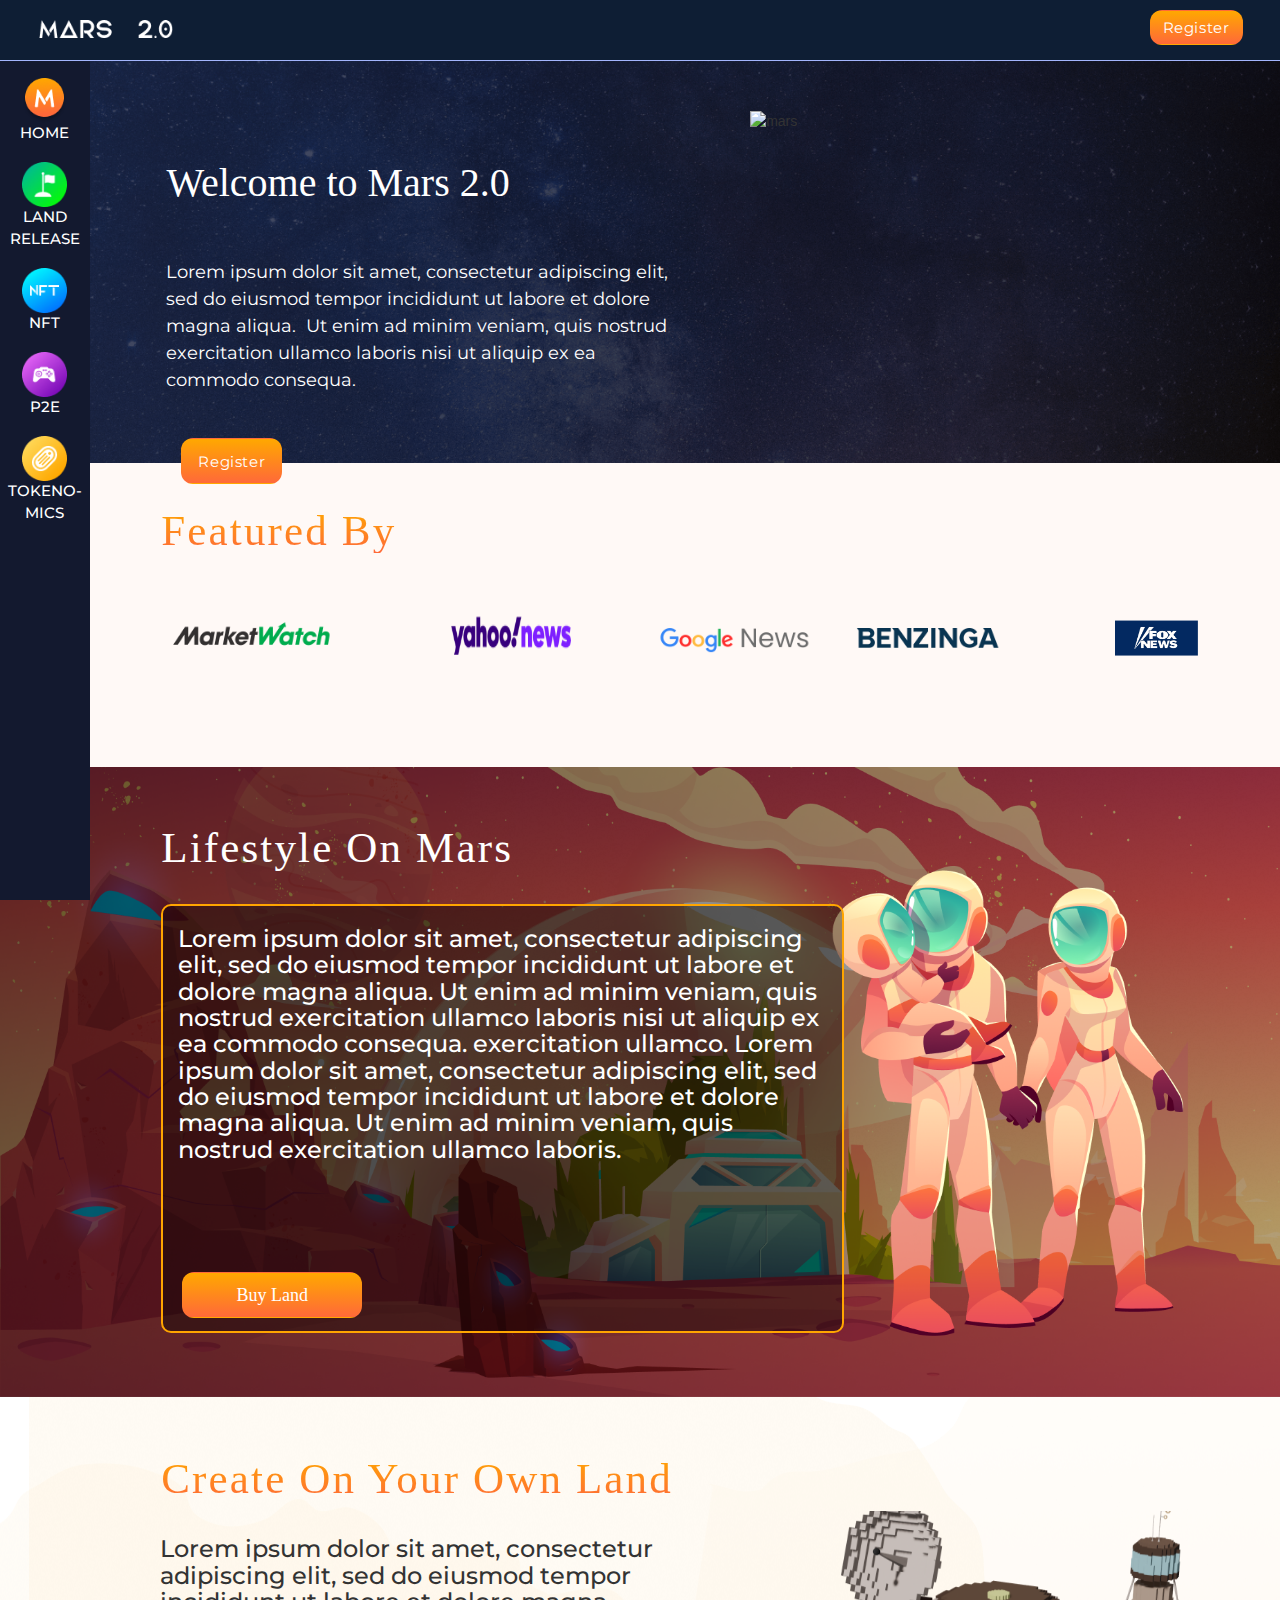
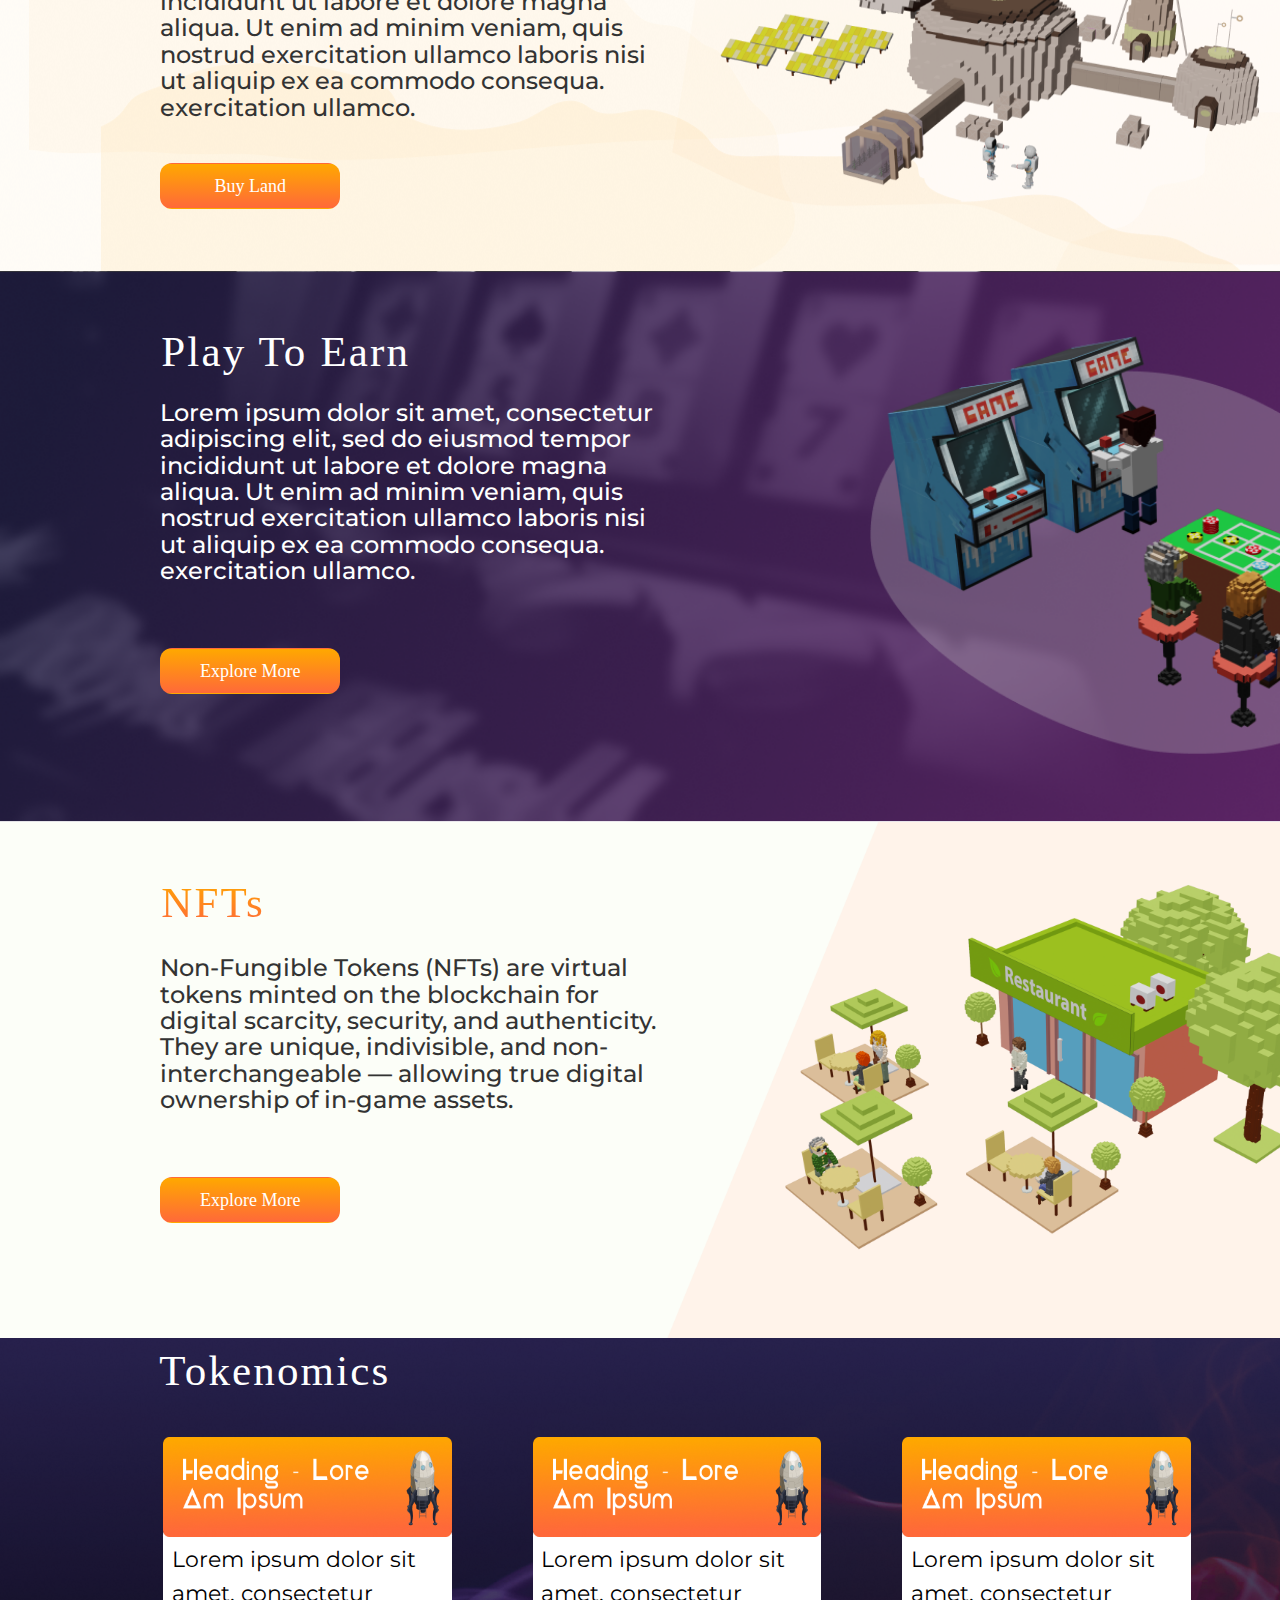
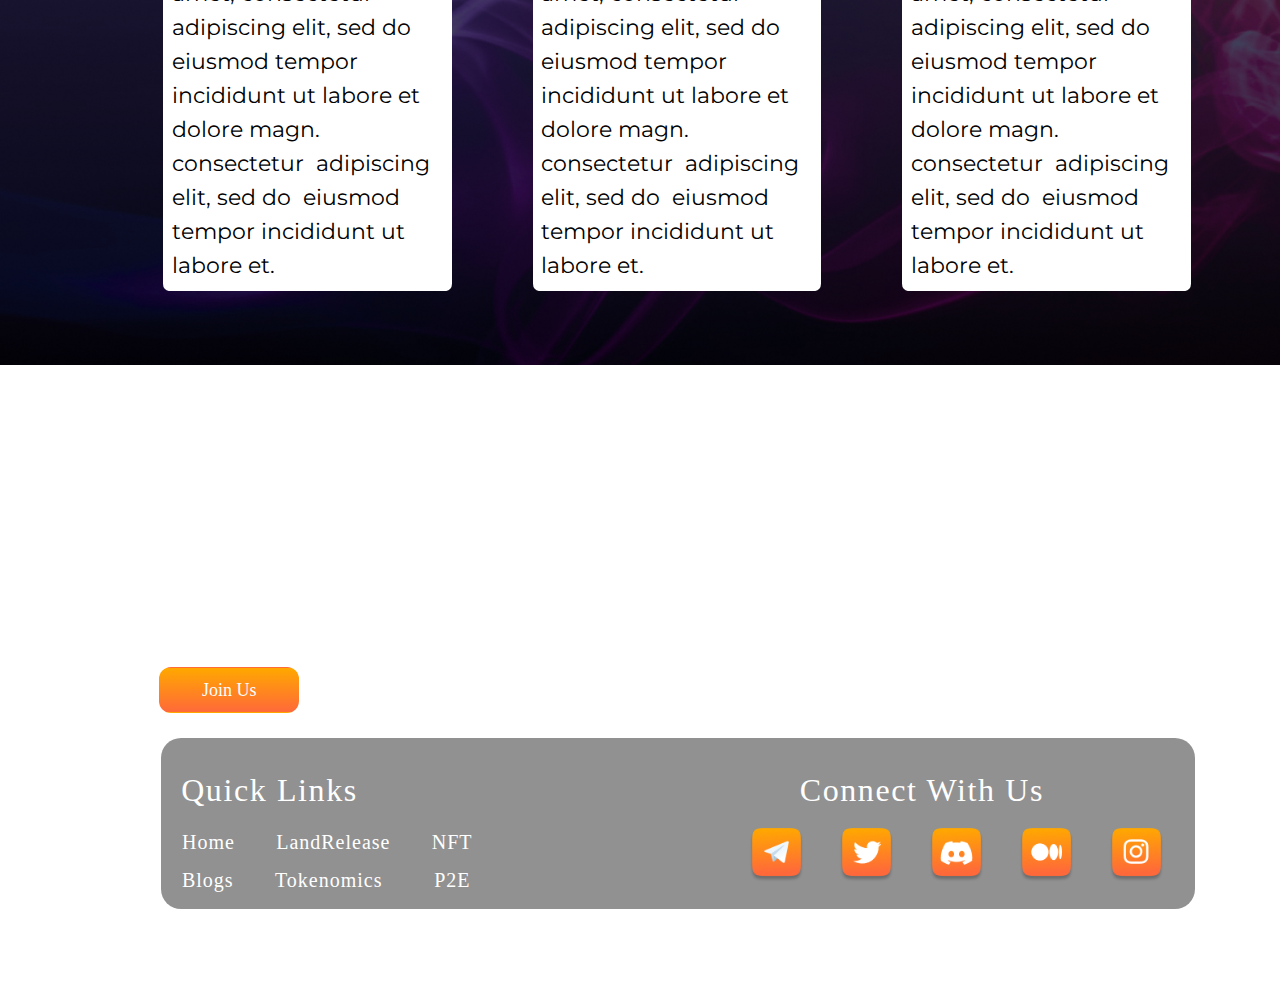
==== index.html @ 2e7efb70 "img changes" ====
<!DOCTYPE html>
<html>
<head>

  <meta charset="utf-8">
  <meta content="width=device-width, initial-scale=1.0" name="viewport">

  <link rel="stylesheet" href="https://maxcdn.bootstrapcdn.com/bootstrap/3.4.1/css/bootstrap.min.css">

  <link href="https://fonts.cdnfonts.com/css/kavoon" rel="stylesheet">
    <!-- <link href="http://fonts.cdnfonts.com/css/elianto" rel="stylesheet">                -->
    <link href='https://fonts.googleapis.com/css?family=Montserrat' rel='stylesheet'>

<script src="https://code.jquery.com/jquery-3.3.1.slim.min.js" integrity="sha384-q8i/X+965DzO0rT7abK41JStQIAqVgRVzpbzo5smXKp4YfRvH+8abtTE1Pi6jizo" crossorigin="anonymous"></script>
<script src="https://cdn.jsdelivr.net/npm/popper.js@1.14.3/dist/umd/popper.min.js" integrity="sha384-ZMP7rVo3mIykV+2+9J3UJ46jBk0WLaUAdn689aCwoqbBJiSnjAK/l8WvCWPIPm49" crossorigin="anonymous"></script>
<script src="https://cdn.jsdelivr.net/npm/bootstrap@4.1.3/dist/js/bootstrap.min.js" integrity="sha384-ChfqqxuZUCnJSK3+MXmPNIyE6ZbWh2IMqE241rYiqJxyMiZ6OW/JmZQ5stwEULTy" crossorigin="anonymous"></script>


  <script src="https://ajax.googleapis.com/ajax/libs/jquery/3.5.1/jquery.min.js"></script>
   
  <script src="https://maxcdn.bootstrapcdn.com/bootstrap/3.4.1/js/bootstrap.min.js"></script>
  <script src='https://kit.fontawesome.com/a076d05399.js' crossorigin='anonymous'></script>
 <script src="https://npmcdn.com/tether@1.2.4/dist/js/tether.min.js"></script>

  <link rel="stylesheet" href="https://cdnjs.cloudflare.com/ajax/libs/font-awesome/4.7.0/css/font-awesome.min.css">
  <link rel="icon" type="image/png" href="favicon.png">
  <link rel="stylesheet" href="css/custom.css">

  <link href="assets/vendor/boxicons/css/boxicons.min.css" rel="stylesheet">
<link href="assets/elianto-cdnfonts/Elianto-Regular.otf">

	<link href="https://fonts.cdnfonts.com/css/a-abrushow" rel="stylesheet">        
	<link rel="preconnect" href="https://fonts.googleapis.com">
    <link rel="preconnect" href="https://fonts.gstatic.com" crossorigin>
    <link href="https://fonts.googleapis.com/css2?family=Lato:wght@300;400&display=swap" rel="stylesheet">

    
	
	<title>Mars 2.0
	</title><link rel="icon" type="image/png" href="./images/.png">

	<style>
    @import url('http://fonts.cdnfonts.com/css/elianto');
</style>
                
</head>

<body data-spy="scroll" data-target=".navbar" data-offset="50">
<header>
	<nav id="myTopnav" class="navbar navbar-inverse navbar-fixed-top" > 		
	  <div class="container-fluid">
	    <div class="navbar-header">
	      <a class="navimg" href="#"><img src="images/mars2.png"></a>
	    </div>
	    <div class="collapse navbar-collapse" id="myNavbar">	    
		  <ul class="nav navbar-nav navbar-right">	       
	        <li><button class="btn registernav"><a target="_blank" href="" class="linktext">Register</a></button></li>
	      </ul>	      
	    </div>
	  </div>
	</nav>

<nav id="myTopnav1" class="navbar navbar-inverse navbar-fixed-top" > 
	  <div class="container-fluid">
	    <div class="navbar-header">
	      <button type="button" class="navbar-toggle" data-toggle="collapse" data-target="#myNavbar">
	        <span class="icon-bar"></span>
	        <span class="icon-bar"></span>
	        <span class="icon-bar"></span>                        
	      </button>
	      <a class="navimg" href="#"><img src="images/mars2.png"></a>
	    </div>
	    <div class="collapse navbar-collapse" id="myNavbar">	    
		  <ul class="nav navbar-nav navbar-right">
	       <li class="active"><a href="#home">HOME</a></li>
	        <li><a  href="#landrelease">LAND RELEASE</span></a></li>
	        <li><a href="#nftsec">NFT</a></li>
	        <li><a href="#p2esec">P2E</a></li>
	        <li><a href="#token">TOKENOMICS</a></li>
	      </ul>	      
	    </div>
	  </div>
	</nav>
</header>


<div id="mySidenav" class="sidenav">
  <a class="text-center sidea" href="#home"><div class="sidediv active"><p class="text-center sidenavp"><img src="images/home.png"></p>
  HOME</div></a>
  <a class="text-center" href="#landrelease"><div class="sidediv"><p class="text-center sidenavp"><img src="images/land.png"></p>
  LAND RELEASE</div></a>
  <a class="text-center" href="#nftsec"><div class="sidediv"><p class="text-center sidenavp"><img src="images/nft.png"></p>
  NFT</div></a>
  <a class="text-center" href="#p2esec"><div class="sidediv"><p class="text-center sidenavp"><img src="images/p2e.png"></p>
  P2E</div></a>
  <a class="text-center" href="#token"><div class="sidediv"><p class="text-center sidenavp"><img src="images/token.png"></p>
  TOKENO-MICS</div></a>
</div>

<!-- <ul class="navbar-nav sidenav" id="mySidenav" >
        <li class="nav-item active">
            <a class="nav-link text-center sidea" href="#">
                <div class="sidediv active"><p class="text-center sidenavp"><img src="images/home.png"></p>HOME</div>
            </a>
        </li>
        <li class="nav-item active">
            <a class="nav-link text-center" href="#landrelease"><div class="sidediv"><p class="text-center sidenavp"><img src="images/land.png"></p>LAND RELEASE</div></a>
        </li>
        <li class="nav-item active">
            <a class="nav-link text-center" href="#nftsec"><div class="sidediv"><p class="text-center sidenavp"><img src="images/nft.png"></p>NFT</div></a>
        </li>
  </ul> -->


    <section class="sec-1" id="home">
		<div class="welcomepg">
		  <div class="row sec1-row">
		  <div class="col-lg-6 col-md-6 col-sm-12" id="hidewelimg">
		  		<img src="images/0002.gif" id="welimg">
		  	</div>		  
			<div class="col-lg-6 col-md-6 col-sm-12 text-sec1">
			<h3 class="wel-head">Welcome to Mars 2.0</h3>
			<p class="wel-para">Lorem ipsum dolor sit amet, consectetur adipiscing elit, sed do eiusmod tempor incididunt ut labore et dolore magna aliqua.  Ut enim ad minim veniam, quis nostrud exercitation ullamco laboris nisi ut aliquip ex ea commodo consequa.</p>
			
			   <!-- <div class="row">			 -->
					<div class="wel-btn col-lg-4 col-md-4 col-sm-12">	
						<button class="btn btn-lg register">
							<a target="_blank" href="" class="linktext">Register</a></button>
					</div>
			  <!-- </div> -->
			</div>
			<div class="col-lg-6 col-md-6 col-sm-12" id="welcol">
		  		<!-- <img src="images/Mars.png" id="welimg"> -->

<img src="images/0002.gif" alt="mars" id="welimg">

		  	</div>
		   </div>
	       </div>	
	</section>

	<section class="sec-2" id="feature">	
		<div class="row sec2-row">
		<div class="col-lg-12 col-md-12 col-sm-12">
			<h3 class="sec2-head">Featured By</h3>
		</div>
		</div>
		  <div class="row sec2-content">
			<div class="img-sec2 col-lg-3 col-md-3 col-sm-6 col-xs-6">
				<a href=""><img class="mw" src="images/f1.png"></a>
			</div>
			<div class="img-sec2 col-lg-2 col-md-3 col-sm-6 col-xs-6">
				<a href=""><img class="yahoo" src="images/feature2.png"></a>
			</div>
			<div class="img-sec2 col-lg-2 col-md-3 col-sm-6 col-xs-6">
				<a href=""><img class="google" src="images/f3.png"></a>
			</div>
			<div class="img-sec2 col-lg-2 col-md-3 col-sm-6 col-xs-6">
				<a href=""><img class="bz" src="images/f4.png"></a>
			</div>
			<div class="img-sec2 col-lg-3 col-md-3 col-sm-12 col-xs-12">
				<a href=""><img class="fox" src="images/f5.png"></a>
			</div>
		  </div>	
    </section>

	

	<section class="sec-3">
		<div class="row sec3-row">
		<div class="col-lg-12 col-md-12 col-sm-12">
			<h4 class="sec3-head">Lifestyle on mars</h4>
		</div>
		</div>
		<div class="container sec3-container">
		<div class="row sec3-content-row">
		<div class="col-lg-7 col-md-7 col-sm-12 sec3-content">
			<div class="text-sec3">
				<h3 class="sec3-para">Lorem ipsum dolor sit amet, consectetur adipiscing elit, sed do eiusmod tempor incididunt ut labore et dolore magna aliqua. Ut enim ad minim veniam, quis nostrud exercitation ullamco laboris nisi ut aliquip ex ea commodo consequa. exercitation ullamco. Lorem ipsum dolor sit amet, consectetur adipiscing elit, sed do eiusmod tempor incididunt ut labore et dolore magna aliqua. Ut enim ad minim veniam, quis nostrud exercitation ullamco laboris.</h3>					</div>
			<div class="row sec3-div">
			<button class="btn btn-lg buy"><a target="_blank" href="" class="linktext">Buy Land</a></button>
	        </div>
		</div>	
	</div>
	</div>
</section>

<section class="sec-4" id="landrelease">
		<div class="row sec4-head-row">
		<div class="col-lg-12 col-md-12 col-sm-12 sec4-headcol">
			<h4 class="sec4-head">Create on your own land</h4>
		</div>
		</div>
		<div class="row sec4-row">
			<!-- <div class="col-lg-6 col-md-6 col-sm-12 sec4-imgsec1">
		  		<img src="images/Township.png" id="sec4img">
		 </div> -->

<div id="myCarousel" class=" col-lg-6 col-md-6 col-sm-12 carousel slide sec4-imgsec1" data-ride="carousel">
    
    <!-- Wrapper for slides -->
    <div class="carousel-inner">
      <div class="item active">
        <img src="images/Township.png" id="sec4img" class="d-block w-100" >
      </div>

      <div class="item">
        <img src="images/town2.png" class="d-block w-100" id="sec4img2" >
      </div>
    
    </div>

    <!-- Left and right controls -->
    <!-- <a class="left carousel-control" href="#myCarousel" data-slide="prev">
      <span class="glyphicon glyphicon-chevron-left"></span>
      <span class="sr-only">Previous</span>
    </a>
    <a class="right carousel-control" href="#myCarousel" data-slide="next">
      <span class="glyphicon glyphicon-chevron-right"></span>
      <span class="sr-only">Next</span>
    </a> -->
  </div>

		<div class="col-lg-6 col-md-6 col-sm-12 sec4-content">
			<div class="text-sec4">
				<h3 class="sec4-para">Lorem ipsum dolor sit amet, consectetur adipiscing elit, sed do eiusmod tempor incididunt ut labore et dolore magna aliqua. Ut enim ad minim veniam, quis nostrud exercitation ullamco laboris nisi ut aliquip ex ea commodo consequa. exercitation ullamco.</h3>					</div>
			<div class="row sec4-div">
			<button class="btn btn-lg buy"><a target="_blank" href="" class="linktext">Buy Land</a></button>
	        </div>
		</div>
		<!-- <div class="col-lg-6 col-md-6 col-sm-12 sec4-imgsec">
		  		<img src="images/Township.png" id="sec4img">
		  	</div>	 -->

<!-- <div class="col-lg-6 col-md-6 col-sm-12"> -->
 <div id="myCarousel" class=" col-lg-6 col-md-6 col-sm-12 carousel slide sec4-imgsec" data-ride="carousel">
    <!-- Indicators -->
    <!-- <ol class="carousel-indicators">
      <li data-target="#myCarousel" data-slide-to="0" class="active"></li>
      <li data-target="#myCarousel" data-slide-to="1"></li>
    </ol> -->

    <!-- Wrapper for slides -->
    <div class="carousel-inner">
      <div class="item active">
        <img src="images/Township.png" id="sec4img" class="d-block w-100" >
      </div>

      <div class="item">
        <img src="images/town2.png" class="d-block w-100" id="sec4img2" >
      </div>
    
    </div>

    <!-- Left and right controls -->
    <!-- <a class="left carousel-control" href="#myCarousel" data-slide="prev">
      <span class="glyphicon glyphicon-chevron-left"></span>
      <span class="sr-only">Previous</span>
    </a>
    <a class="right carousel-control" href="#myCarousel" data-slide="next">
      <span class="glyphicon glyphicon-chevron-right" style="color: orange"></span>
      <span class="sr-only">Next</span>
    </a> -->
  </div>

</div>
<!-- </div> -->

</section>

<section class="sec-5" id="p2esec">
		<div class="row sec5-row">
		<div class="col-lg-12 col-md-12 col-sm-12">
			<h4 class="sec5-head">Play To Earn</h4>
		</div>
		</div>
		<div class="row sec5-row-content">
			<div class="col-lg-6 col-md-6 col-sm-12 sec5-imgsec1">
		  		<img src="images/Casino.png" id="sec5img">
		 </div>
		<div class="col-lg-6 col-md-6 col-sm-12 sec5-content">
			<div class="text-sec5">
				<h3 class="sec5-para">Lorem ipsum dolor sit amet, consectetur adipiscing elit, sed do eiusmod tempor incididunt ut labore et dolore magna aliqua. Ut enim ad minim veniam, quis nostrud exercitation ullamco laboris nisi ut aliquip ex ea commodo consequa. exercitation ullamco.</h3>					
			</div>
			<div class="row sec5-div">
			<button class="btn btn-lg buy"><a target="_blank" href="" class="linktext">Explore More</a></button>
	        </div>
		</div>	
	</div>
</section>

<section class="sec-6" id="nftsec">
		<div class="row sec6-row">
		<div class="col-lg-12 col-md-12 col-sm-12">
			<h4 class="sec6-head">NFTs</h4>
		</div>
		</div>
		<div class="row sec6-row-content">
		<div class="col-lg-6 col-md-6 col-sm-12 sec6-imgsec1">
		  		<img src="images/sec6_mv.png" id="sec6img">
		 </div>
		<div class="col-lg-6 col-md-6 col-sm-12 sec6-content">
			<div class="text-sec6">
				<h3 class="sec6-para">Non-Fungible Tokens (NFTs) are virtual tokens minted on the blockchain for digital scarcity, security, and authenticity. They are unique, indivisible, and non-interchangeable — allowing true digital ownership of in-game assets.</h3>					</div>
			<div class="row sec6-div">
			<button class="btn btn-lg buy"><a target="_blank" href="" class="linktext">Explore More</a></button>
	        </div>
		</div>	
	</div>
</section>


<section class="sec-7" id="token">
		<div class="row sec7-row">
		<div class="col-lg-12 col-md-12 col-sm-12">
			<h4 class="sec7-head mt-5">Tokenomics</h4>
		</div>
		</div>
		<div class="row card-row">
		<div class="col-lg-4 col-md-4 col-sm-12 sec7-content">
         <div class="card sec7card" >
  <img class="card-img-top" src="images/rec.png" alt="Card image cap">
  <div class="card-body text-sec7">
    <p class="card-text">Lorem ipsum dolor sit amet, consectetur  adipiscing elit, sed do eiusmod tempor incididunt ut labore et  dolore magn. consectetur  adipiscing elit, sed do  eiusmod tempor incididunt ut labore et.</p>
  </div>
</div>
		</div>
		<div class="col-lg-4 col-md-4 col-sm-12 sec7-content">
       <div class="card sec7card" >
  <img class="card-img-top" src="images/rec.png" alt="Card image cap">
  <div class="card-body text-sec7" >
    <p class="card-text">Lorem ipsum dolor sit amet, consectetur  adipiscing elit, sed do eiusmod tempor incididunt ut labore et  dolore magn. consectetur  adipiscing elit, sed do  eiusmod tempor incididunt ut labore et.</p>
  </div>
</div>
		</div>
		<div class="col-lg-4 col-md-4 col-sm-12 col-xs-12 sec7-content">
			<div class="card sec7card" >
  <img class="card-img-top" src="images/rec.png" alt="Card image cap">
  <div class="card-body text-sec7">
    <p class="card-text">Lorem ipsum dolor sit amet, consectetur  adipiscing elit, sed do eiusmod tempor incididunt ut labore et  dolore magn. consectetur  adipiscing elit, sed do  eiusmod tempor incididunt ut labore et.</p>
  </div>
</div>
		</div>
	</div>
</section>

	<footer class="footer">
		<div class="custom-container footer-continer">
		  <div class="row row1-footer pb-2">
			<div class="col-lg-8 col-md-12 col-sm-12 foot-content">
				<h3 class="foot-head">Join Our Community</h3>
				<div class="text-secfoot">
				<h3 class="secfoot-para">Lorem ipsum dolor sit amet, consectetur adipiscing elit, sed do eiusmod tempor incididunt ut labore et dolore magn.</h3>		
			</div>
			<div class="row foot-button">
			<button class="btn btn-lg buy"><a target="_blank" href="" class="linktext">Join Us</a></button>
	        </div>
	      </div>
	     </div>
	   <div class="secfoot-container" id="footer-hide">
		<div class="row foot-row">
		<div class="col-lg-6 col-md-6 col-sm-12 quick-content1">
			<h3 class="quick-head">Quick Links</h3>
			<div class="row link-content">
				<span>Home</span><span>LandRelease</span><span>NFT</span>
			</div>
				<div class="row link-content links2">
				<span>Blogs</span><span>Tokenomics</span><span style="padding-left: 6%;">P2E</span>
			</div>
		</div>
		<div class="col-lg-6 col-md-6 col-sm-12 quick-content2">
			<h3 class="connect-head">Connect With Us</h3>	
			<div class="row links">
			<a href="https://t.me/+y2Bu6eXtUWYyMWI1" target="_blank" class="footer-icon"><img src="images/telegram.png"></a>
				<a href="https://twitter.com/DogetheCop" target="_blank" class="footer-icon"><img src="images/twitter.png"></a>
				<a href="" class="footer-icon" target="_blank"><img src="images/discord.png"></a>
				<a href="" class="footer-icon" target="_blank"><img src="images/medium.png"></a>
				<a href="" class="footer-icon" target="_blank"><img src="images/insta.png"></a>
	        </div>	
		</div>
	   </div>
     </div>

     <div class="secfoot-container" id="footer-show">
		<div class="row foot-row">
		<div class="col-lg-6 col-md-6 col-sm-12 quick-content1">
			<h3 class="quick-head">Quick Links</h3>
			<div class="row link-content">
				<span>Home</span><span>LandRelease</span><span>NFT</span>
			</div>
				<div class="row link-content">
				<span>Blogs</span><span>Tokenomics</span><span style="padding-left: 8%;">P2E</span>
			</div>
		</div>
	</div>
	 </div>
		<div class="col-lg-6 col-md-6 col-sm-12 quick-content2" id="footer-show1">
			<h3 class="connect-head">Connect With Us</h3>	
			<div class="row links">
			<a href="https://t.me/+y2Bu6eXtUWYyMWI1" target="_blank" class="footer-icon"><img src="images/telegram.png"></a>
				<a href="https://twitter.com/DogetheCop" target="_blank" class="footer-icon"><img src="images/twitter.png"></a>
				<a href="" class="footer-icon" target="_blank"><img src="images/discord.png"></a>
				<a href="" class="footer-icon" target="_blank"><img src="images/medium.png"></a>
				<a href="" class="footer-icon" target="_blank"><img src="images/insta.png"></a>
	        </div>	
		</div>
	  
   
		 
		  <div class="row foot-row2">
			<div class="col-lg-8 col-md-12 col-sm-12 footer-text">
				<h6 class="copyright-text">Copyright @2022 2025 Mars 2.0 All Right Reserved.</h6>
			</div>
			<div class="col-lg-4 col-md-12 col-sm-12 footer-text">
				<h6 class="privacy">Privacy Policy | Terms Conditions</h6>
			</div>
		  </div>
		</div>
	</footer>

	<script>
	window.onscroll = function() {myFunction()};

	 // $(document).ready(function () {
  
  //           $('ul.navbar-nav > li')
  //                   .click(function (e) {
  //               $('ul.navbar-nav > li')
  //                   .removeClass('active');
  //               $(this).addClass('active');
  //           });
  //       });
 

	var navbar = document.getElementById("myTopnav1");
	var sticky = navbar.offsetTop;

	function myFunction() {
	  if (window.pageYOffset >= sticky) {
	    navbar.classList.add("sticky")
	  } else {
	    navbar.classList.remove("sticky");
	  }
	}


	// function alfun() {
	// 	document.getElementById("sec-1").style.padding-top = 0%;
	// 	// alert(1);
	// }


	function btn_clickcopy() {
	  /* Get the text field */
	  var copyText = document.getElementById("myInput");

	  /* Select the text field */
	  copyText.select();
	  copyText.setSelectionRange(0, 99999); /* For mobile devices */

	   /* Copy the text inside the text field */
	  navigator.clipboard.writeText(copyText.value);

	  /* Alert the copied text */
	  alert("Copied the text: " + copyText.value);
	}


	function btn_clickcopy2() {
	  /* Get the text field */
	  var copyText = document.getElementById("myInput_C");

	  /* Select the text field */
	  copyText.select();
	  copyText.setSelectionRange(0, 99999); /* For mobile devices */

	   /* Copy the text inside the text field */
	  navigator.clipboard.writeText(copyText.value);

	  /* Alert the copied text */
	  alert("Copied the text: " + copyText.value);
	}


       

	</script>
	</body>
	</html>
---- css/custom.css ----
@font-face {
    /*font-family: Georama-Italic-VariableFont_wdth;*/
    /*src: url(../Font/Georama-Italic-VariableFont_wdth,wght.ttf);*/
}
  @font-face {
    /*font-family: Georama-VariableFont_wdth;*/
    /*src: url(../Font/Georama-VariableFont_wdth,wght.ttf);*/
}
 
 @font-face{
    /*font-family:chocolate-bar-demo-regular;*/
	/*src: url(../Font/chocolate-bar-demo.regular.otf);*/
 }

html 
{
	 overflow-x: hidden;
  scroll-behavior: smooth;
}
body 
{
    position: relative; 
}



a:hover {
	text-decoration: none;
	color: white !important;
}
  
.col-lg-1, .col-lg-10, .col-lg-11, .col-lg-12, .col-lg-2, .col-lg-3, .col-lg-4, .col-lg-5, 
.col-lg-6, .col-lg-7, .col-lg-8, .col-lg-9, .col-md-1, .col-md-10, .col-md-11, .col-md-12, 
.col-md-2, .col-md-3, .col-md-4, .col-md-5, .col-md-6, .col-md-7, .col-md-8, .col-md-9, 
.col-sm-1, .col-sm-10, .col-sm-11, .col-sm-12, .col-sm-2, .col-sm-3, .col-sm-4, .col-sm-5, 
.col-sm-6, .col-sm-7, .col-sm-8, .col-sm-9, .col-xs-1, .col-xs-10, .col-xs-11, .col-xs-12, 
.col-xs-2, .col-xs-3, .col-xs-4, .col-xs-5, .col-xs-6, .col-xs-7, .col-xs-8, .col-xs-9
{
	  position: initial !important;
}


 


.navbar
{
	border-radius: 0px !important;
	margin-bottom: 0px !important;
}
.navbar-inverse 
{
    background-color: #0E1E34;
	border: none;
}

.navbar-right {
	margin-right: 1%;
}
/*img 
{
	max-width:100%;
}*/
li 
{
	padding:10px;
}

.navimg>img 
{
    /*display: block;*/
    margin-top: 15%;
    margin-left: 18%;
    height: 18px;
    /*width: 30%;*/
}
.navbar-inverse .navbar-nav>li>button 
{
	background-image: linear-gradient(#FFA800, #FF6939);
	border-radius: 12px;
}

.container-fluid{
	margin-bottom: 5px;
}

.nav>li>a 
{
	padding: 18px 0px;
	color: #FFFFFF !important;
	font-family: 'Montserrat';
font-style: normal;
font-weight: 400;
   line-height: 24px;
letter-spacing: 0.04em;
}

.registernav a{
font-family: 'Montserrat';
font-style: normal;
font-weight: 400;
font-size: 15px;

letter-spacing: 0.04em;
}

.active>a
{
	/*color: #FFFFFF;*/
    font-weight: 600;
    text-decoration: underline;
    /*text-decoration-color: #FFFFFF;*/
	text-underline-position: under;
}

/*.navbar-nav>.active>a {
	color: #FFFFFF;
    background-color: transparent !important;
}

.nav-item>a:hover,
.nav-item>a:focus
{
	color: #FFFFFF;
    background-color: transparent !important;
 }*/


.navbar-inverse .navbar-nav>.active>a,
.navbar-inverse .navbar-nav>.active>a:focus,
.navbar-inverse .navbar-nav>.active>a:hover 
{
	color: #FFFFFF;
    background-color: transparent !important;
 }
.navbar-inverse .navbar-nav>li>a:focus, .navbar-inverse .navbar-nav>li>a:hover 
{
	color: #FFFFFF;
    background-color: transparent !important;
 }

.dwp>a:hover {
  color: white !important;
}

#myTopnav {
	border-bottom: 1px solid #A3B5FD;

}

.linktext
{
	color: white;
}

.register a{
font-family: 'Montserrat';
font-style: normal;
font-weight: 400;
font-size: 15px;
letter-spacing: 0.04em;
}

.sidenav {
	/*margin-top: 2%;*/
  height: 100%; /* 100% Full-height */
  width: 7%; /* 0 width - change this with JavaScript */
  position: fixed; /* Stay in place */
  z-index: 1; /* Stay on top */
  top: 0; /* Stay at the top */
  left: 0;
  background-color: #13192F; /* Black*/
  /*overflow-x: hidden; */
  /* Disable horizontal scroll */
  padding-top: 60px; /* Place content 60px from the top */
  /*transition: 0.5s; */
  /* 0.5 second transition effect to slide in the sidenav */

}

/* The navigation menu links */
.sidenav a {
  /*padding: 8px 8px 8px 32px;*/
  text-decoration: none;
  color: white;
  display: block;
  font-family: 'Montserrat';
font-style: normal;
font-weight: 500;
font-size: 15px;
line-height: 22px;
  /*transition: 0.3s;*/
}


.sidenavp{
	margin-bottom: -1%;
}

.sidenav div {
	padding-top: 20%;
}

.sidenav img {
	height: 45px;
}
/* When you mouse over the navigation links, change their color */
.sidediv:hover {
  background: rgba(255,255,255,0.2);
	border-radius: 12px;
	margin: 8px;
}

a.sidea > div:hover
a.sidea > div:focus{
  background: rgba(255,255,255,0.2);
	border-radius: 12px;
	margin: 8px;
}

/* Position and style the close button (top right corner) */
.sidenav .closebtn {
  position: absolute;
  top: 0;
  right: 25px;
  font-size: 36px;
  margin-left: 50px;
}


.sec-1 
 {
	padding-top: 10%;
    /*padding-bottom: 6%;*/
	background-image:url('../images/sec1bg.png');
	background-position: left;
   background-size: cover;
 	background-repeat: no-repeat;
    /*background: linear-gradient(180.13deg, #0E1E34 42.83%, #506F9C 137.6%);*/
 }

 .sec1-row{
 	margin-top: 1%;
 	margin-bottom: -2%;
 }

 .welcomepg {
 	padding-left: 1%;
 	padding-right: 1%;
 	margin-right: 5%;
 	margin-left: 12%;
 }

 #welcol {
margin-top: -12%;
 }

 .register {
 	margin-top: 25%;
 }

 .wel-head
{

font-family: 'Elianto';
font-style: normal;
font-weight: 400;
font-size: 40px;
line-height: 50px;
}

.wel-para
{
font-family: 'Montserrat';
font-style: normal;
font-weight: 400;
font-size: 18px;
line-height: 27px;
padding-top: 8%;
}

.wel-btn button {
	background-image: linear-gradient(#FFA800, #FF6939);
	border-radius: 12px;
}

#welimg {
	/*max-width: 786px;
	height: 786px;*/
	margin-top: 20%;
	margin-bottom: 15%;
	margin-left: 10%;
	max-width: 386px;
	height: 386px;
}

#hidewelimg{
	display: none;
}


.sec-2 , .sec-3, .sec-4, .sec-5, .sec-6
{
	/*background-color:#c7c1ca66;*/
	padding: 25px 0px;
}

.sec-2 
{
	background: #FFF9F6;
	padding-left: 8%;
}

.sec3-head{
	margin-left: 5%;
 font-family: 'Elianto';
font-style: normal;
font-weight: 400;
font-size: 43px;
line-height: 45px;
/* identical to box height */

letter-spacing: 0.05em;
text-transform: capitalize;
color: white;


}

.sec2-head, .sec4-head, .sec6-head
{
	margin-left: 5%;
 font-family: 'Elianto';
font-style: normal;
font-weight: 400;
font-size: 43px;
line-height: 45px;
/* identical to box height */

letter-spacing: 0.05em;
text-transform: capitalize;

/* G1_Primary_Gradient */
background: -webkit-linear-gradient(#FFA800, #FF6939);
  -webkit-background-clip: text;
  -webkit-text-fill-color: transparent;
}

.sec2-content {
	padding-top: 2.5%;
	padding-bottom: 5%;
	padding-left: 2%;
	padding-right: 2%;
}

.sec2-content img {
	/*width: 180px;
	height: 50px;*/
}

.mw{
	width: 180px;
	height: 50px;
	margin-top: -2%;
}

.yahoo{
	margin-top: 3%;
	width: 120px;
	height: 40px;
}

.google, .bz{
	width: 180px;
	height: 50px;
}

.fox {
	width: 250px;
	height: 50px;
}


.img-sec2 
{
	padding-left: 50px;
	padding: 20px 50px;	
}

.sec-3 
 {
 	padding-bottom: 5%;
 	background-image:url('../images/lifesstyle.png');
 	background-size: cover;
 	background-repeat: no-repeat;
 	padding-left: 8%;
 }

 .sec3-row,.sec5-row, .sec6-row {
 	margin-top: 2%;
 }

 .sec3-container 
 {
 	margin-left: 5%;
 	padding-top: 2%;
 }

 .sec3-div{
 	padding-bottom: 2%;
 	padding-top: 10%;
 }

 .sec3-div button {
 	width: 180px;
 }

 .sec3-content {
 	border-radius: 10px;
 	border: 2px solid orange;
 	background: rgba(0, 0, 0, 0.4);
 }

 .buy{
	background-image: linear-gradient(#FFA800, #FF6939);
	border-radius: 12px;
	margin-left: 2.8%;
	margin-top: 5%;

font-family: 'Elianto';
font-style: normal;

}



.sec-4 
 {
 	padding-left: 8%;
 	background-image:url('../images/sec4bg.png');
 	/*background-size: cover;*/
 	background-repeat: no-repeat;
 }

 .sec4-row{
 	padding-bottom: 3%;
 }

 .sec4-headcol {
 padding-top: 2%;
 }

 .sec4-para {
 	padding-top: 1%;
 	padding-bottom: 1%;
 }

 .sec4-div button, .sec5-div button, .sec6-div button{
     width: 180px;
 }

 .sec4-content, .sec5-content, .sec6-content, .foot-content {
 padding-left: 6%;
}

.text-sec3, .text-sec4, .text-sec5, .text-sec6, .text-sec7, .text-secfoot {
	font-family: 'Montserrat';
font-style: normal;
font-weight: 400;
font-size: 30px;
line-height: 37px;

}

#sec4img 
{
	height: 328px;
	margin-top: -5%;
}

#sec4img2
{
	height: 300px;
	margin-top: -1%;
}

.sec4-imgsec
{
	text-align: center;
}

.sec4-imgsec1, .sec5-imgsec1, .sec6-imgsec1 {
	display: none;
}

.sec-5
{
	background-image:url('../images/sec5bg.png');
 	background-size: cover;
 	background-repeat: no-repeat;
 	padding-bottom: 10%;
 	padding-left: 8%;
}

.sec5-para {
	margin-top: 3%;
}

.sec5-head, .sec7-head {
	margin-left: 5%;
 font-family: 'Elianto';
font-style: normal;
font-weight: 400;
font-size: 43px;
line-height: 45px;
/* identical to box height */
color: white;
letter-spacing: 0.05em;
}

.sec3-para, .text-sec5, .text-sec1, .text-secfoot, .foot-head, .quick-content1, .quick-content2 {
color: white;
}

.sec5-div, .sec6-div {
	padding-top: 5%;
}

.sec-6
 {
 	padding-bottom: 9%;
 	padding-left: 8%;
 	background-image:url('../images/sec6bg.png');
 	background-size: cover;
 	background-repeat: no-repeat;
 }

 .sec-7 
 {
 	padding-left: 8%;
 	padding-right: 3%;
 	padding-bottom: 5%;
 	background-image:url('../images/sec7bg.png');*/
	    /*background-position: left;*/
    background-repeat: no-repeat;
    background-size: cover;
 }

 .text-sec7{
 	color: black;
 	background-color: white;
 	font-family: 'Montserrat';
font-style: normal;
font-weight: 400;
font-size: 22px;
line-height: 34px;
border-radius: 2%;
margin-top: -3%;
 }

.card-img-top{
	height: 100px;
	width: 100%;
}

 .card-row {
 	margin-top: 3%;
 	margin-left: 4%;
 }

 .card-text {
 	padding: 3%;
 	padding-top: 5%;
 }

 .sec7card{
   /*border: 1px solid white;*/

width: 85%;

/*left: 252px;
top: 4346px;*/
 }

 .links2{
 	padding-top: 2%;
 }

/* .pe{
 	padding-left: 6%;
 }*/

 .footer 
{
	 background-image:url('../images/footerbg.png');
    background-repeat: no-repeat;
    background-size: cover;
    padding-left: 5%;
}

.text-secfoot{
	margin-left: 4.2%;
	padding-top: 2%;
	font-family: 'Montserrat';
font-style: normal;
font-weight: 400;
font-size: 22px;
line-height: 37px;
}

.foot-button{
	margin-left: 2%;
	
}

.foot-button button {
	width: 140px;
}

.foot-head
{
	margin-left: 4%;
 font-family: 'Elianto';
font-style: normal;
font-weight: 400;
font-size: 45px;
line-height: 50px;
}

.foot-row {
	padding: 15px;
	/*background: rgba(0, 0, 0, 0.4);
	border-radius: 20px;*/
}

.foot-row2{
	margin-left: 7%;
	margin-right: 7%;
	/*margin-top: 1%;*/
	padding-bottom: 3%;

}

.footer-text{
	font-family: 'Montserrat';
font-style: normal;
line-height: 25px;
letter-spacing: 0.05em;

}

.secfoot-container
{
	background: rgba(35, 35, 35, 0.5);
	border-radius: 20px;
	margin-left: 8%;
	margin-right: 7%;
	margin-top: 2%;
}

.custom-container 
{
	padding-top: 5%;
}

.quick-head, .connect-head {
font-size: 32px;
font-family: 'Elianto';
font-style: normal;
letter-spacing: 0.05em;
padding-bottom: 2%;
}

.connect-head {
	text-align: center;
	margin-left: -6%;
}

.quick-head{
	margin-left: 1%;
}


.link-content{
	font-family: 'Elianto';
font-style: normal;
letter-spacing: 0.05em;
}

.link-content span{
	padding-top: 1%;
	padding: 4%;
	font-size: 20px;
	font-family: 'Elianto';
font-style: normal;
letter-spacing: 0.05em;
	}

.links img {
	width: 55px;
}

.links {
	text-align: end;
}

.footer-icon 
{
	/*padding: 18px;*/
    border-radius: 10px;
	margin-right: 6%;
}

.privacy {
	float: right;
}

.copyright-text, .privacy {
	font-family: 'Montserrat';
	color: white;
font-style: normal;
font-weight: 400;
font-size: 15px;
line-height: 24px;
}

#footer-hide{
 display: block;
}

#footer-show, #footer-show1 {
	display: none;
}













#myTopnav1{
	display: none;
}


/*Media Query*/
@media only screen and (max-width: 600px)
{
@import url('http://fonts.cdnfonts.com/css/elianto');

body{
	max-width: 100%;
}

#myTopnav{
	display: none;
}

#myTopnav1{
	display: block;
}

.row {
	margin-left: 15px;
	margin-right: 15px;
}

#mySidenav{
	display: none;
}

.nav>li>a {
	padding: 0px 0px;
	}

.wel-head{
font-family: 'Elianto';
font-style: normal;
font-weight: 400;
font-size: 28px;
line-height: 28px;
}

#welimg{
  height: 250px;
  display: block;
  margin-top: 30%;
  margin-bottom: 40%;
  /*margin-left: auto;
  margin-right: auto;*/
}

.welcomepg{
	margin-left: 2%;
	margin-right: 2%;
}

.wel-para {
	font-size: 15px;
}

.wel-btn {
		padding-bottom: 15%;
		margin-left: -5%;
}

.register
{
	margin-top: 8%;
}


#hidewelimg{
	display: block;
	margin-top: -25%;
}

.text-sec1{
  margin-top: -30%;
}
#welcol{
	display: none;
}

.sec2-head, .sec4-head, .sec6-head
{
	font-family: 'Elianto';
font-style: normal;
font-weight: 400;
font-size: 24px;
line-height: 24px;
/* identical to box height */

letter-spacing: 0.05em;
text-transform: capitalize;

/* G1_Primary_Gradient */
background: -webkit-linear-gradient(#FFA800, #FF6939);
  -webkit-background-clip: text;
  -webkit-text-fill-color: transparent;
}

.sec3-head{

	font-family: 'Elianto';
font-style: normal;
font-weight: 400;
font-size: 24px;
line-height: 24px;
/* identical to box height */

letter-spacing: 0.05em;
text-transform: capitalize;

color: white;
}

.sec-2, .foot-content{
	padding-left: 0%;
}

.sec2-head, .sec3-head, .sec5-head, .sec6-head, .sec7-head, .foot-head{
	margin-left: 3%;
}


.sec-3{
	padding-left: 2%;
	background-image: url(../images/lifestyle_mv.png);
}

.sec3-container {
	margin-left: 2%;
}

.sec3-div, .sec4-div, .sec5-div, .sec6-div {
	margin-left: -2%;
}

.sec3-div{
	padding-bottom: 5%;
	padding-top: 15%;
}

.sec3-div button {
	width: 121px;
}

.sec-4{
	padding-left: 0%;
	background-image: url(../images/sec4bg_mv.png);
}

#sec4img{
	height: 237px;
}

#sec4img2{
	height: auto;
}

#sec5img{
	width: 100%;
	height: auto;
}

.navbar-brand>img {
    display: block;
    width: 55%;
}

.alert {
	font-size: 10px;
	padding: 6px;
	height: 50px;
}

.alert-dismissible {
  padding-right: 35px;
}  

.sec-1{
	padding-top: 17%;
}

.colimg3{
	height: 47px !important;
}


/*.custom-container{
	margin: 0px 0px;
}*/

.ppd {
	font-size: 12px;
	padding: 8px 22px;
} 

.set-fc {
  width: 100%;
  padding: 15px;
  font-size: 12px;
}

.con_add {
	width: 100%;
	padding-right: 0px;
	padding-left: 0px;
}

.copy_btn {
	font-size: 20px;
	height: 30%;
}

.gra-text-p {
	font-size: 15px;
	line-height: 24px;
    margin-top: 5%;
}

.ora-text {
	font-size: 20px;
	line-height: 33px;
}

.colimg1,  {
	margin-left: 0% !important;
}
.colimg2 {
	margin-left: 0% !important;
}
/*.colimg3 {
	margin-left: 0% !important;
}*/

/*#welcol{
	text-align: center;
}
*/

/*.sticky {
	z-index: 99;
}
*/
	

	.wel-pup {
		text-align: center;
		font-size: 25px;
	}

	

	.wel-para1 {
		text-align: center;
		font-size: 12px;
	}

	
	.img-sec2 
{
	padding: 15px 20px;	
}

	.img-sec2 img{
		height: 33px;
		width: 120px;
		display: block;
  margin-left: auto;
  margin-right: auto;
	}

.sec3-content-row{
 margin-right: 4%;
}

.sec3-para{
	font-size: 18px;
	color: white;
}

	.gra-text {
		font-size: 20px;
	}

   .seen-pup {
   	font-size: 30px;

   }



/*.sec-1  {
 	margin-top: 30%;
 }*/

#hide1{
	display: block;
}
   #show1 {
   	display: none;
}
	.btn-p{
		text-align: center;
		display: block;
  margin-left: auto;
  margin-right: auto;
  margin-bottom: 30px;
	}

	.sec2-content {	
	padding-bottom: 0%;	
	padding-left: 0%;
	padding-right: 0%;
}

.fox {
	width: 200px!important;
	height: 60px!important;
}

	#sec3Img {
		/*width: 100%;*/
		height: 200px;
		display: block;
  margin-left: auto;
  margin-right: auto;
	}


	#puppy, .text-sec4, #pie, #buy{
		display: block;
  margin-left: auto;
  margin-right: auto;
	}



.text-sec4 {
	/*height: 320px;*/
	padding-left: 3%;
}

#sec4img{
	width: 100%;
	height: auto;
}

#sec4img2{
	width: 100%;
	height: 157px;
	}



.sec4-row{
	padding-top: 5%;
}

.sec4-para, .link-content span{
	font-size: 18px;
}

.sec4-imgsec {
	display: none;
}

.sec4-div button, .sec5-div button,.sec6-div button,.foot-button button{
 width: auto;
}

.sec4-imgsec1, .sec5-imgsec1, .sec6-imgsec1 {
	display: block;
}

.sec-5, .sec-6, .sec-7, .footer{
	padding-left: 0px;
}

.sec5-row, .sec6-row, .sec7-row{
	padding-left: 0%;
}

.sec5-head, .sec7-head, .foot-head, .quick-head, .connect-head{
	font-size: 24px;
}

.sec5-content,.sec6-content {
	/*padding-left: 11%;*/
	padding-top: 3%;
}

.sec5-para, .sec6-para, .text-sec7, .secfoot-para{
	font-size: 18px;
}

.sec-6{
	background-color: #FFF3EA;

}

#sec6img {
	width: 100%;
	height: 250px;
}

.sec-7{
	padding-right: 0px;
}

.sec7card{
	width: 100%;
	padding-bottom: 4%;
}

.card-img-top{
	height: auto;
}

.faq .faq-list .icon-show {
	font-size: 20px;

}	

.faqimg {
	height: 25px;
	padding-right: 1px;
}

.pcs {
	
	margin-left: 0%;
}


#buy {
	height: 400px;
}
.sd-img {
	width: 15%;
	float: left;
	margin-top: 5%;
	margin-right: 3%;
}
.imgbot, .imgtop{
	display: none;
}

.footer {
	background-image: url(../images/footer_mv.png);
}

.fot-text{
	font-size: 20px;
	text-align: center;
}

.foot-button {
	margin-left: 1%;
}

.footer-continer{
	padding-top: 0%;
}

.secfoot-container{
	margin-top: 30%;
	margin-left: 6%;
}

.quick-head{
	margin-left: -5%;
}

.link-content{
	margin-left: -6%;
	padding-top: 2%;
}

.link-content span 
{
	/*padding-right: 5%;*/
	/*margin-left: -4%;*/
	font-size: 16px;
}

.footer-icon {
	/*margin-right: 3%;
	padding: 5px;	
	padding-top: 1*/
	margin-right: 7%;
    padding-bottom: 8px;
    /*margin-left: 3%;
    margin-right: 3%;*/
}
 #footer-text {
	display: block;
  margin-left: auto;
  margin-right: auto;
}

.foot-row{
	padding: 0px;
	padding-bottom: 6%;
}

.connect-head{
	margin-left: -25%;
}

.copyright-text, .privacy{
text-align: center;
float: none;
font-size: 10px;
}

.links {
	text-align: start;
}

.links img {
	width: 35px;
}

.container {
	 max-width: 100% !important;
        overflow-x: hidden !important;
}

.navimg{
	float: left;
	width: 300px;
}

.navimg img{
	/*width: 50%;*/
	margin-left: 10px;
	height: 22px;
	padding-bottom: 2%;
	margin-top: 10%;
}

#seen {
	margin-left: 20px;
    margin-right: 20px;
}

#pie {
	height: 300px;
}

.foot-card{
	margin-top: 20px;
}

.seen-gm {
	font-size: 30px;
}

.dwn-wp {
	font-size: 15px;
}

.bor-bt {
	border-bottom: none;
}

#connectus{
	text-align: center;
}

.footer-logo
{
	width: 50%;
    margin-left: 25%;
    margin-bottom: 3%;
}

#footer-hide{
 display: none;
}

#footer-show, #footer-show1 {
	display: block;
}



/*#ph4 {
	width: 80%;
}*/

#threeper {
	padding-top: 3%;
}

/*.set-fc {
	padding: 22px 12px;
	font-size: 10px;
}

.ppd {
	padding-right: 15px 28px;
	font-size: 10px;
}
*/
}
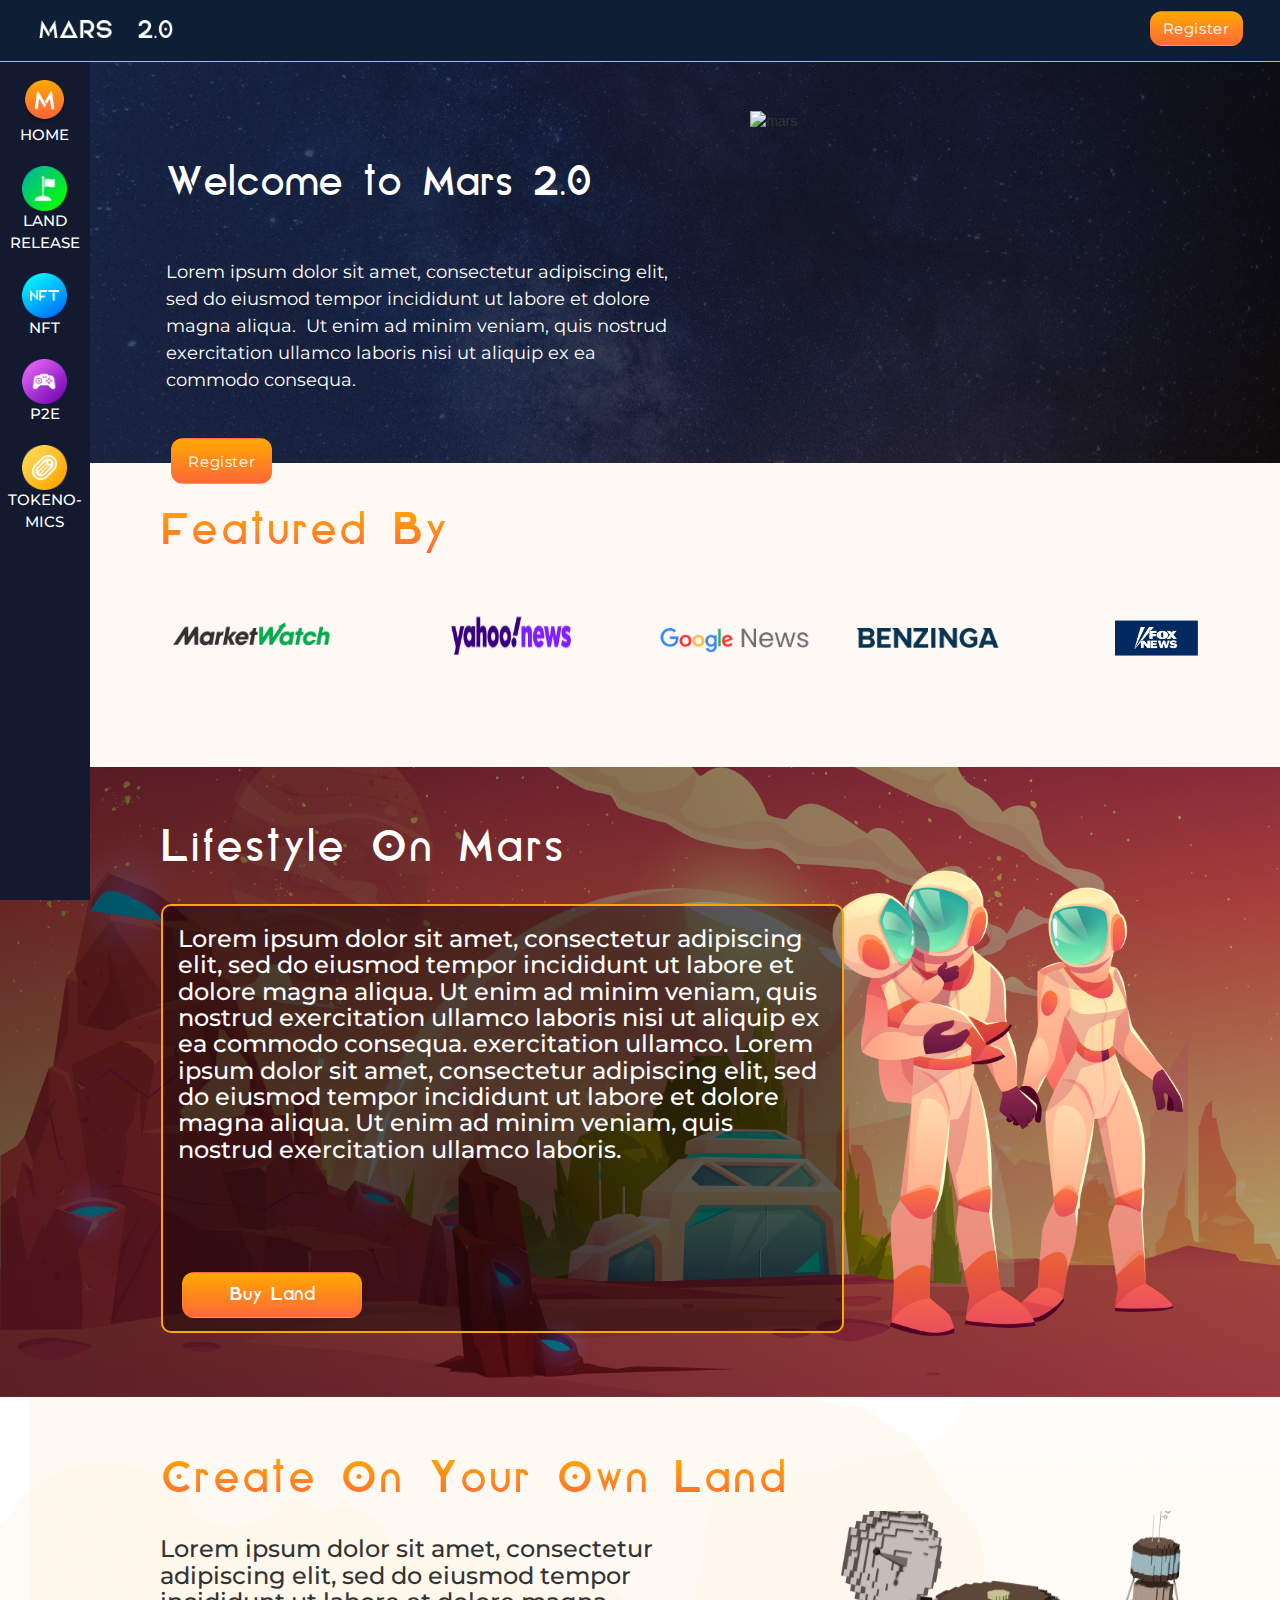
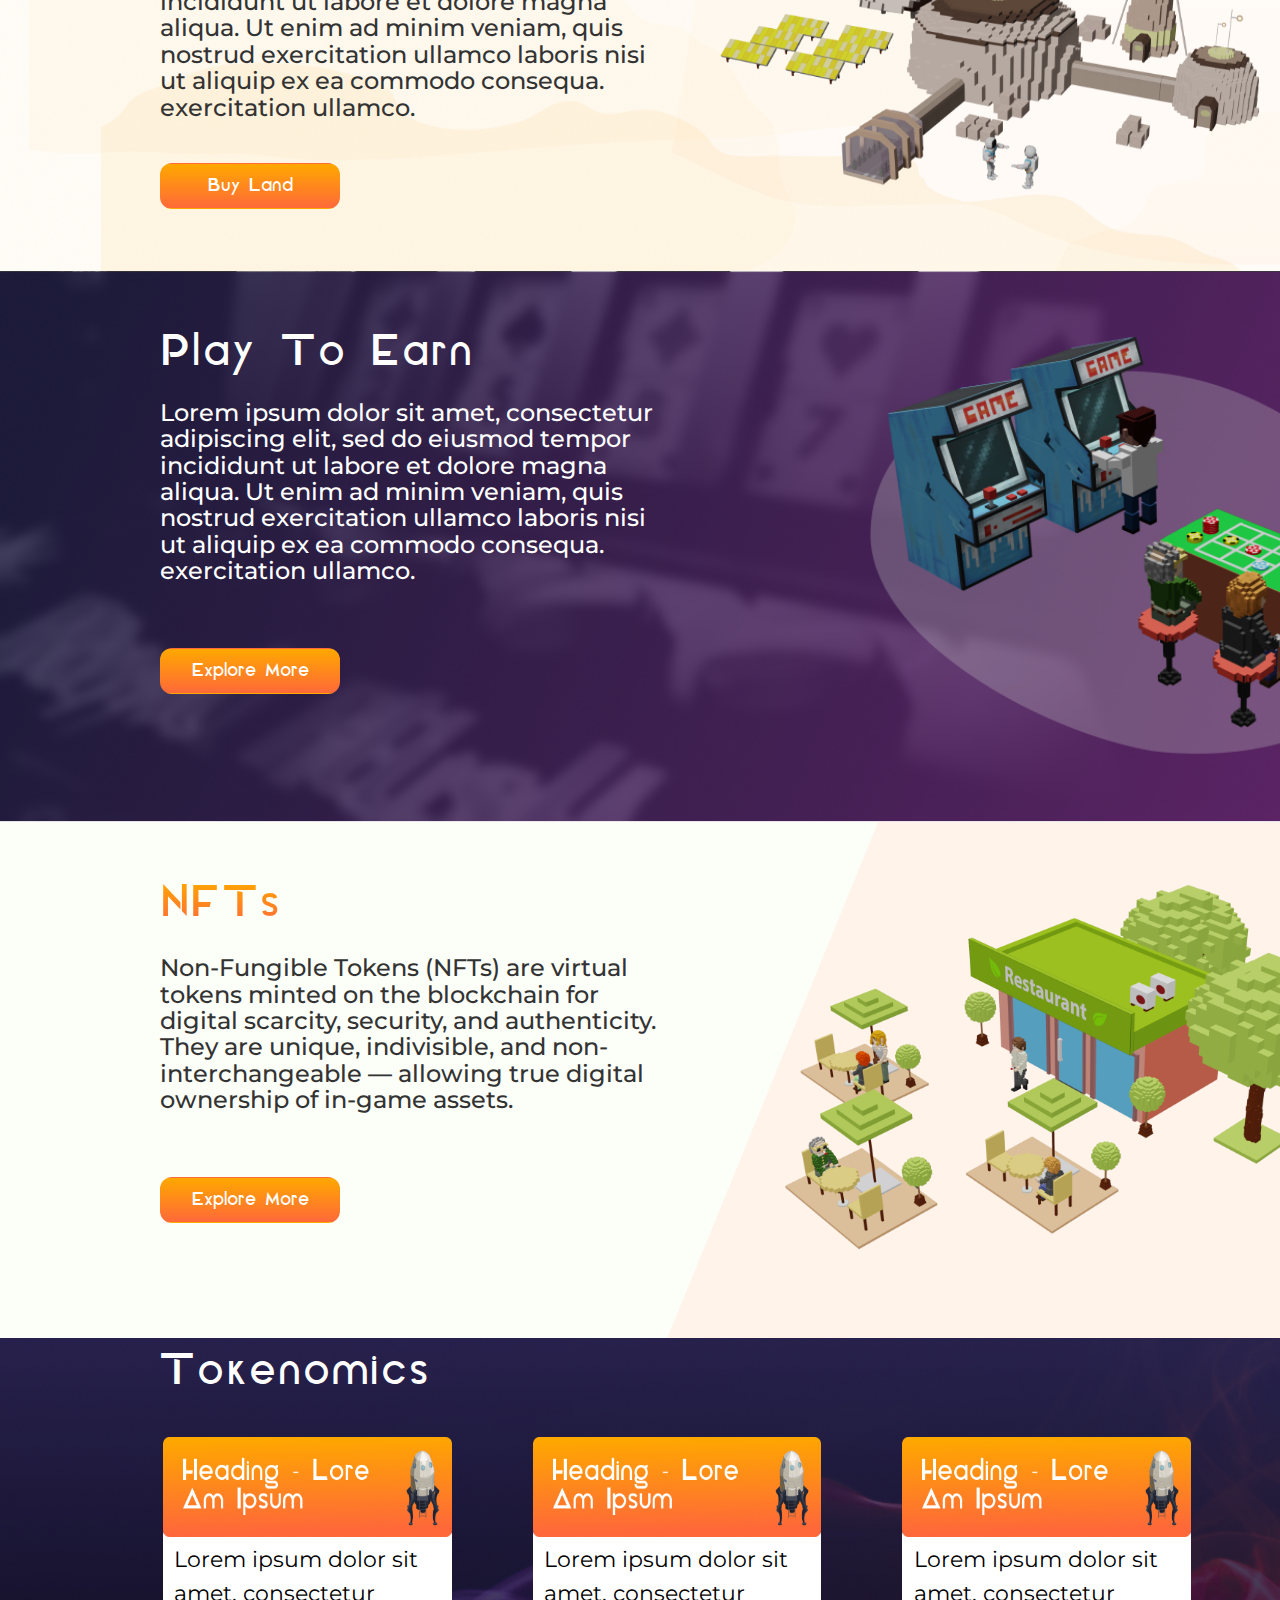
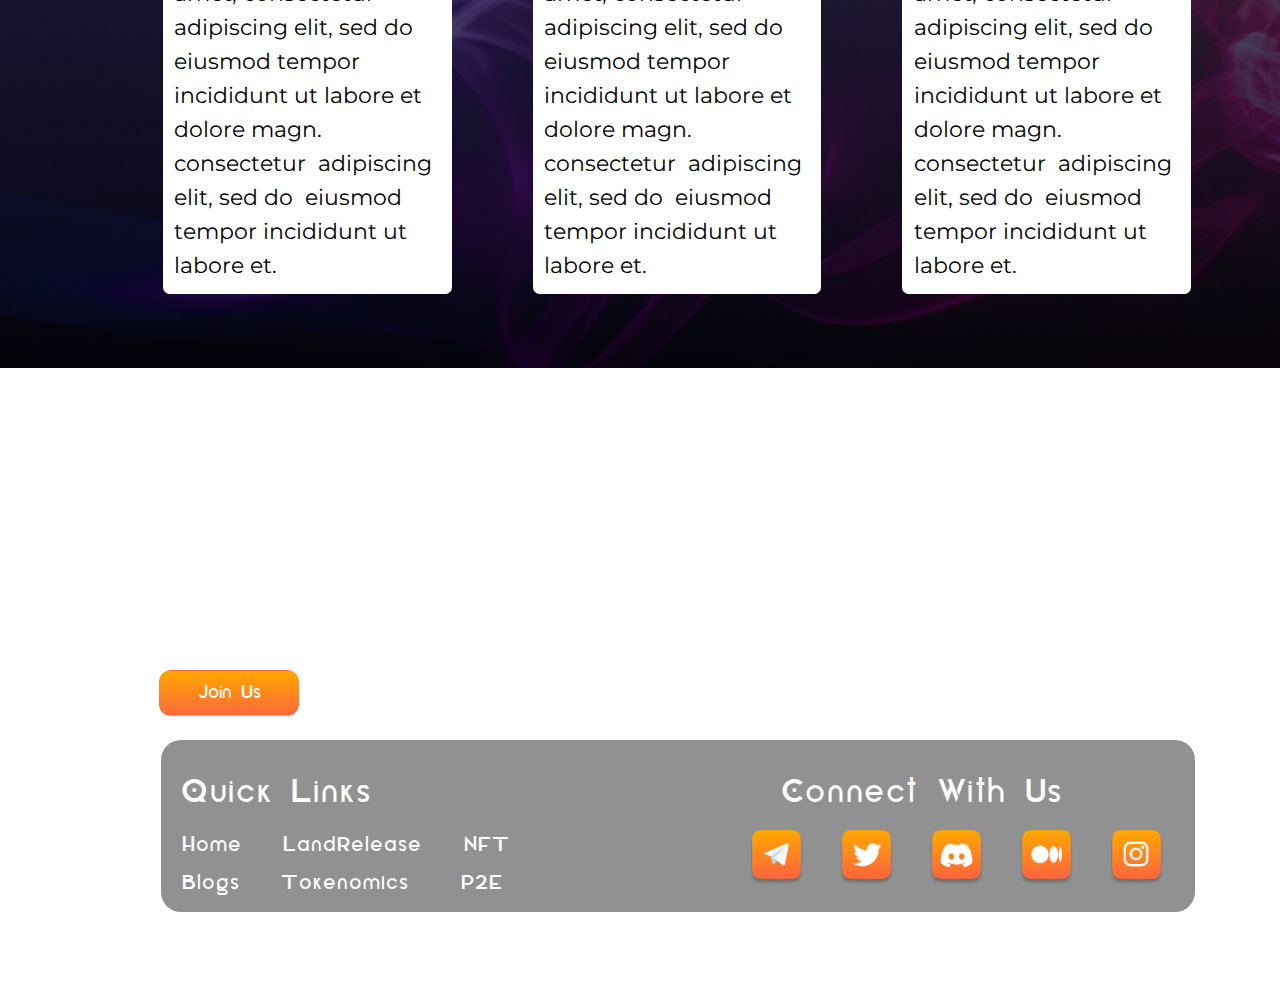
==== commit 9dc82b90: "font changes" ====
--- a/index.html
+++ b/index.html
@@ -28,7 +28,7 @@
   <link rel="stylesheet" href="css/custom.css">
 
   <link href="assets/vendor/boxicons/css/boxicons.min.css" rel="stylesheet">
-<link href="assets/elianto-cdnfonts/Elianto-Regular.otf">
+<link href="assets/elianto_webfont/stylesheet.css">
 
 	<link href="https://fonts.cdnfonts.com/css/a-abrushow" rel="stylesheet">        
 	<link rel="preconnect" href="https://fonts.googleapis.com">
@@ -41,7 +41,7 @@
 	</title><link rel="icon" type="image/png" href="./images/.png">
 
 	<style>
-    @import url('http://fonts.cdnfonts.com/css/elianto');
+    @import url('assets/elianto_webfont/stylesheet.css');
 </style>
                 
 </head>
--- a/css/custom.css
+++ b/css/custom.css
@@ -93,6 +93,10 @@
 font-weight: 400;
    line-height: 24px;
 letter-spacing: 0.04em;
+}
+
+.registernav{
+	margin-top: 1%;
 }
 
 .registernav a{
@@ -198,7 +202,7 @@
 }
 
 .sidenav div {
-	padding-top: 20%;
+	padding-top: 22%;
 }
 
 .sidenav img {
@@ -279,6 +283,10 @@
 padding-top: 8%;
 }
 
+.wel-btn{
+	margin-left: -2%;
+}
+
 .wel-btn button {
 	background-image: linear-gradient(#FFA800, #FF6939);
 	border-radius: 12px;
@@ -569,7 +577,7 @@
  }
 
  .card-text {
- 	padding: 3%;
+ 	padding: 4%;
  	padding-top: 5%;
  }
 
@@ -828,6 +836,10 @@
 	display: none;
 }
 
+.sec1-row{
+	margin-bottom: 2%;
+}
+
 .sec2-head, .sec4-head, .sec6-head
 {
 	font-family: 'Elianto';
@@ -872,11 +884,13 @@
 
 .sec-3{
 	padding-left: 2%;
+	background-position: center;
 	background-image: url(../images/lifestyle_mv.png);
 }
 
 .sec3-container {
 	margin-left: 2%;
+	padding-bottom: 3%;
 }
 
 .sec3-div, .sec4-div, .sec5-div, .sec6-div {
@@ -1127,6 +1141,10 @@
 
 .sec5-row, .sec6-row, .sec7-row{
 	padding-left: 0%;
+}
+
+.sec7-row{
+	margin-left: 2.5%;
 }
 
 .sec5-head, .sec7-head, .foot-head, .quick-head, .connect-head{
--- a/assets/elianto_webfont/stylesheet.css
+++ b/assets/elianto_webfont/stylesheet.css
@@ -0,0 +1,14 @@
+
+
+
+
+@font-face {
+    font-family: 'Elianto';
+    src: url('elianto-regular-webfont.woff2') format('woff2'),
+         url('elianto-regular-webfont.woff') format('woff'),
+ 	url('elianto-regular-webfont.ttf') format('ttf'),
+ 	url('elianto-regular-webfont.otf') format('otf');
+    font-weight: normal;
+    font-style: normal;
+
+}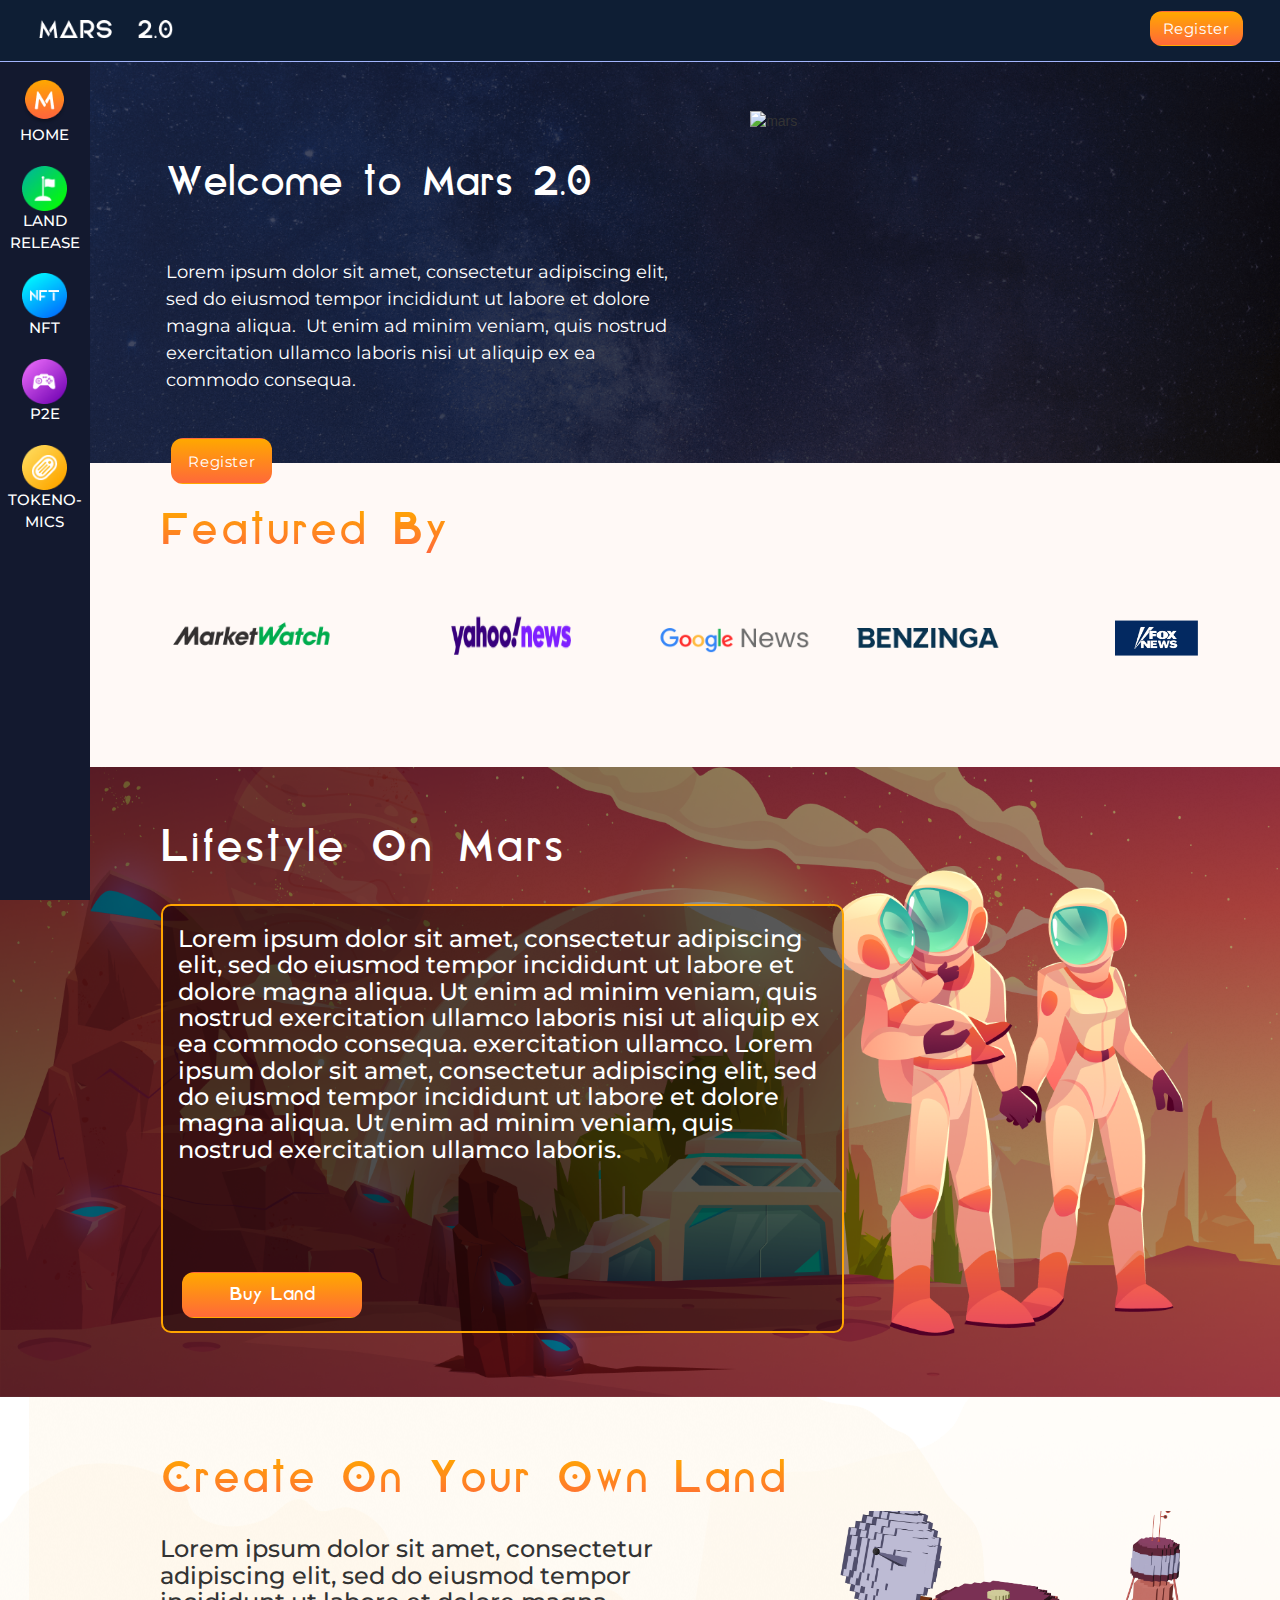
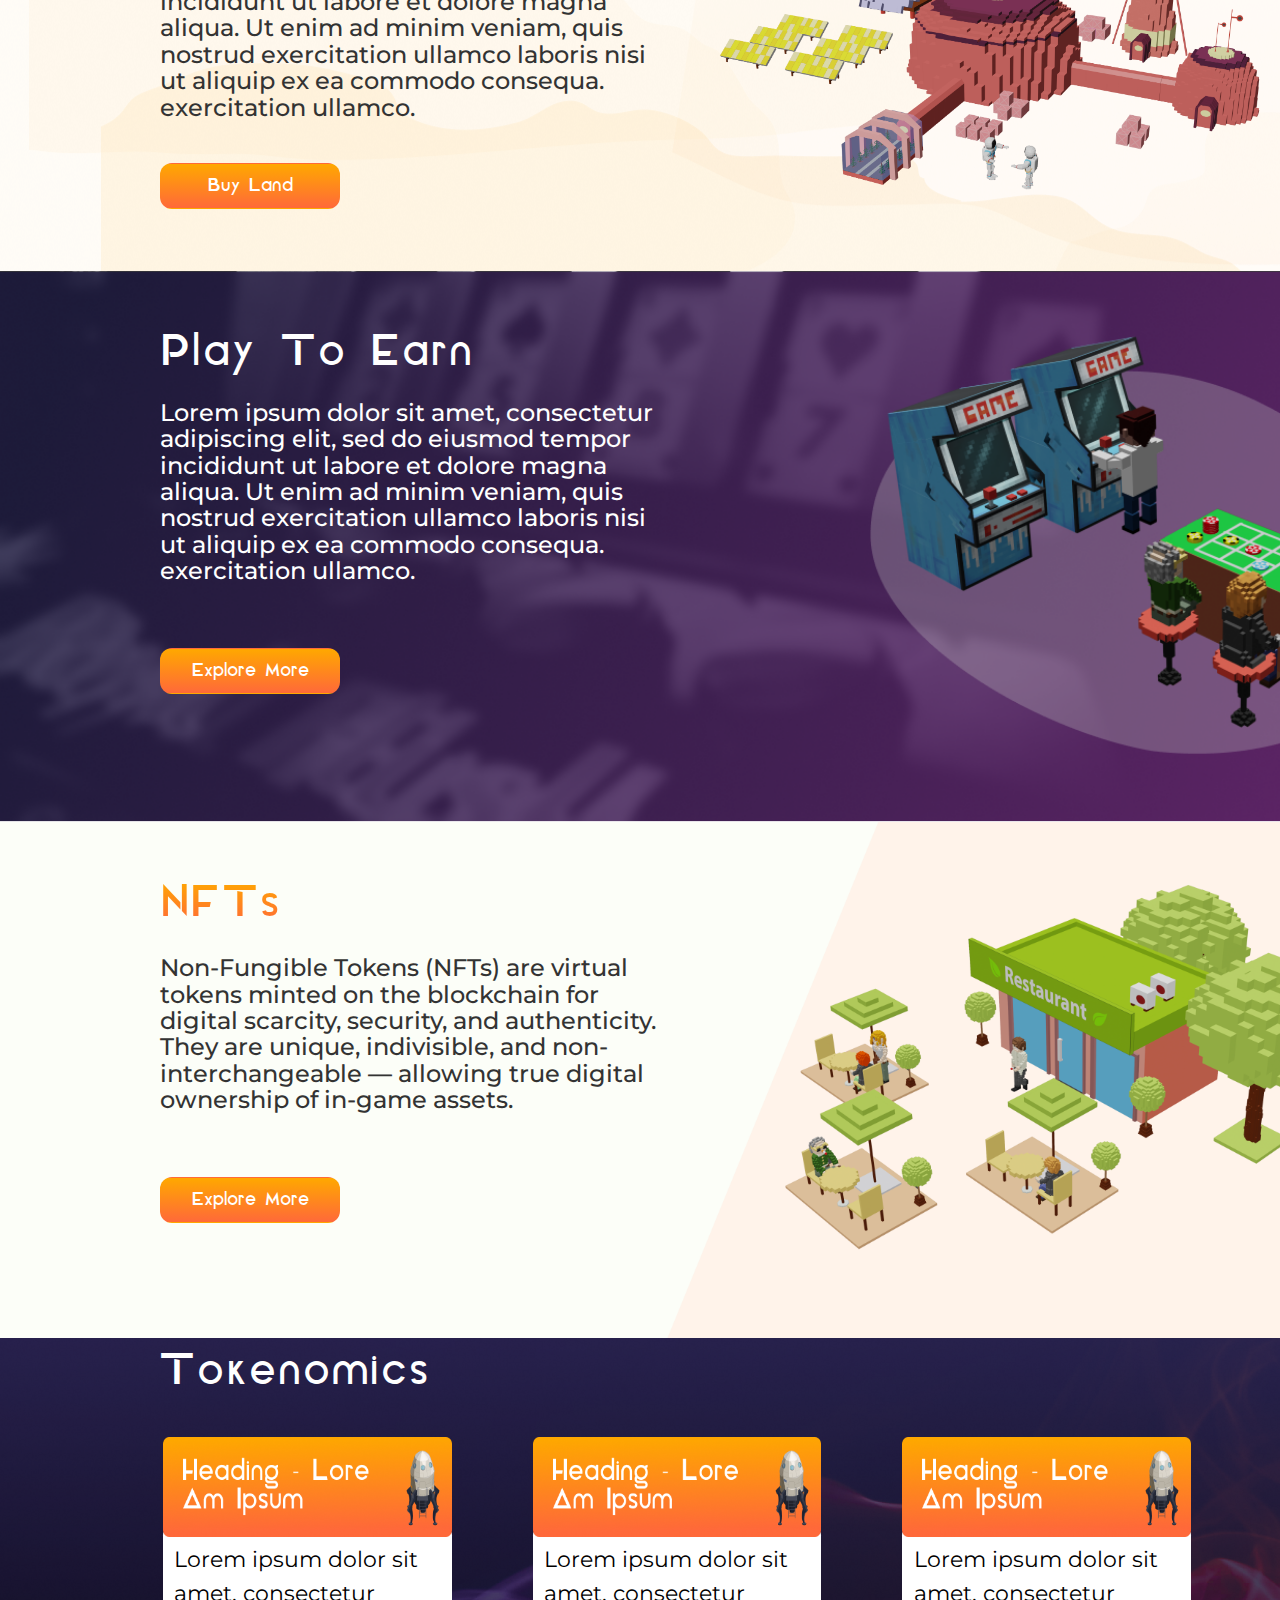
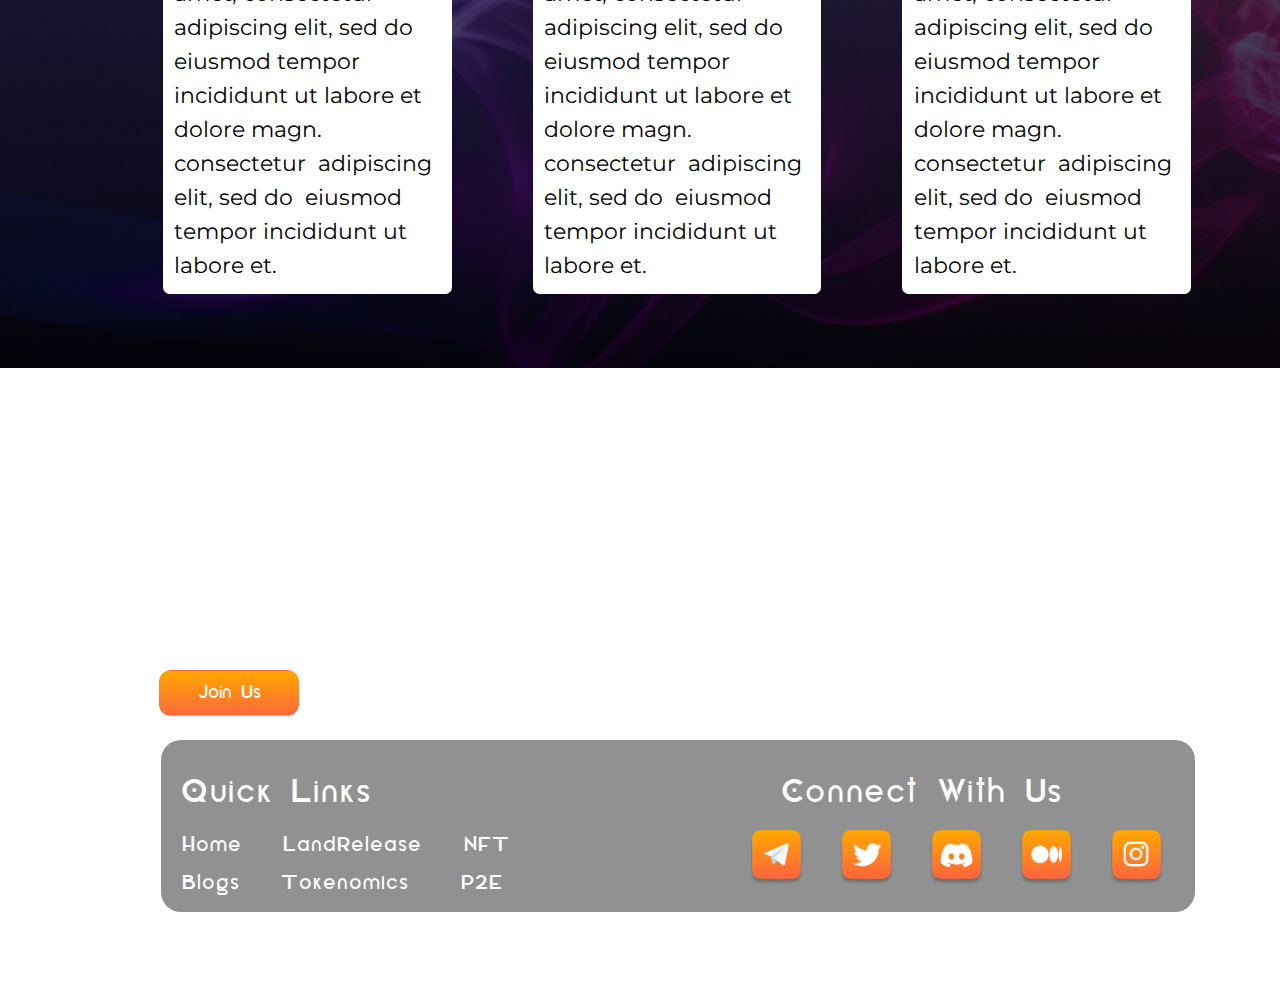
==== commit fdd7c13a: "2 imgs updated" ====
--- a/index.html
+++ b/index.html
@@ -9,7 +9,7 @@
   <link rel="stylesheet" href="https://maxcdn.bootstrapcdn.com/bootstrap/3.4.1/css/bootstrap.min.css">
 
   <link href="https://fonts.cdnfonts.com/css/kavoon" rel="stylesheet">
-    <!-- <link href="http://fonts.cdnfonts.com/css/elianto" rel="stylesheet">                -->
+    
     <link href='https://fonts.googleapis.com/css?family=Montserrat' rel='stylesheet'>
 
 <script src="https://code.jquery.com/jquery-3.3.1.slim.min.js" integrity="sha384-q8i/X+965DzO0rT7abK41JStQIAqVgRVzpbzo5smXKp4YfRvH+8abtTE1Pi6jizo" crossorigin="anonymous"></script>
@@ -204,11 +204,11 @@
     <!-- Wrapper for slides -->
     <div class="carousel-inner">
       <div class="item active">
-        <img src="images/Township.png" id="sec4img" class="d-block w-100" >
+        <img src="images/img1.png" id="sec4img" class="d-block w-100" >
       </div>
 
       <div class="item">
-        <img src="images/town2.png" class="d-block w-100" id="sec4img2" >
+        <img src="images/img2.png" class="d-block w-100" id="sec4img2" >
       </div>
     
     </div>
@@ -246,11 +246,11 @@
     <!-- Wrapper for slides -->
     <div class="carousel-inner">
       <div class="item active">
-        <img src="images/Township.png" id="sec4img" class="d-block w-100" >
+        <img src="images/img1.png" id="sec4img" class="d-block w-100" >
       </div>
 
       <div class="item">
-        <img src="images/town2.png" class="d-block w-100" id="sec4img2" >
+        <img src="images/img2.png" class="d-block w-100" id="sec4img2" >
       </div>
     
     </div>
--- a/css/custom.css
+++ b/css/custom.css
@@ -760,7 +760,7 @@
 /*Media Query*/
 @media only screen and (max-width: 600px)
 {
-@import url('http://fonts.cdnfonts.com/css/elianto');
+@import url('assets/elianto_webfont/stylesheet.css');
 
 body{
 	max-width: 100%;
@@ -1022,6 +1022,10 @@
 	.img-sec2 
 {
 	padding: 15px 20px;	
+}
+
+.yahoo {
+	height: 30px;
 }
 
 	.img-sec2 img{
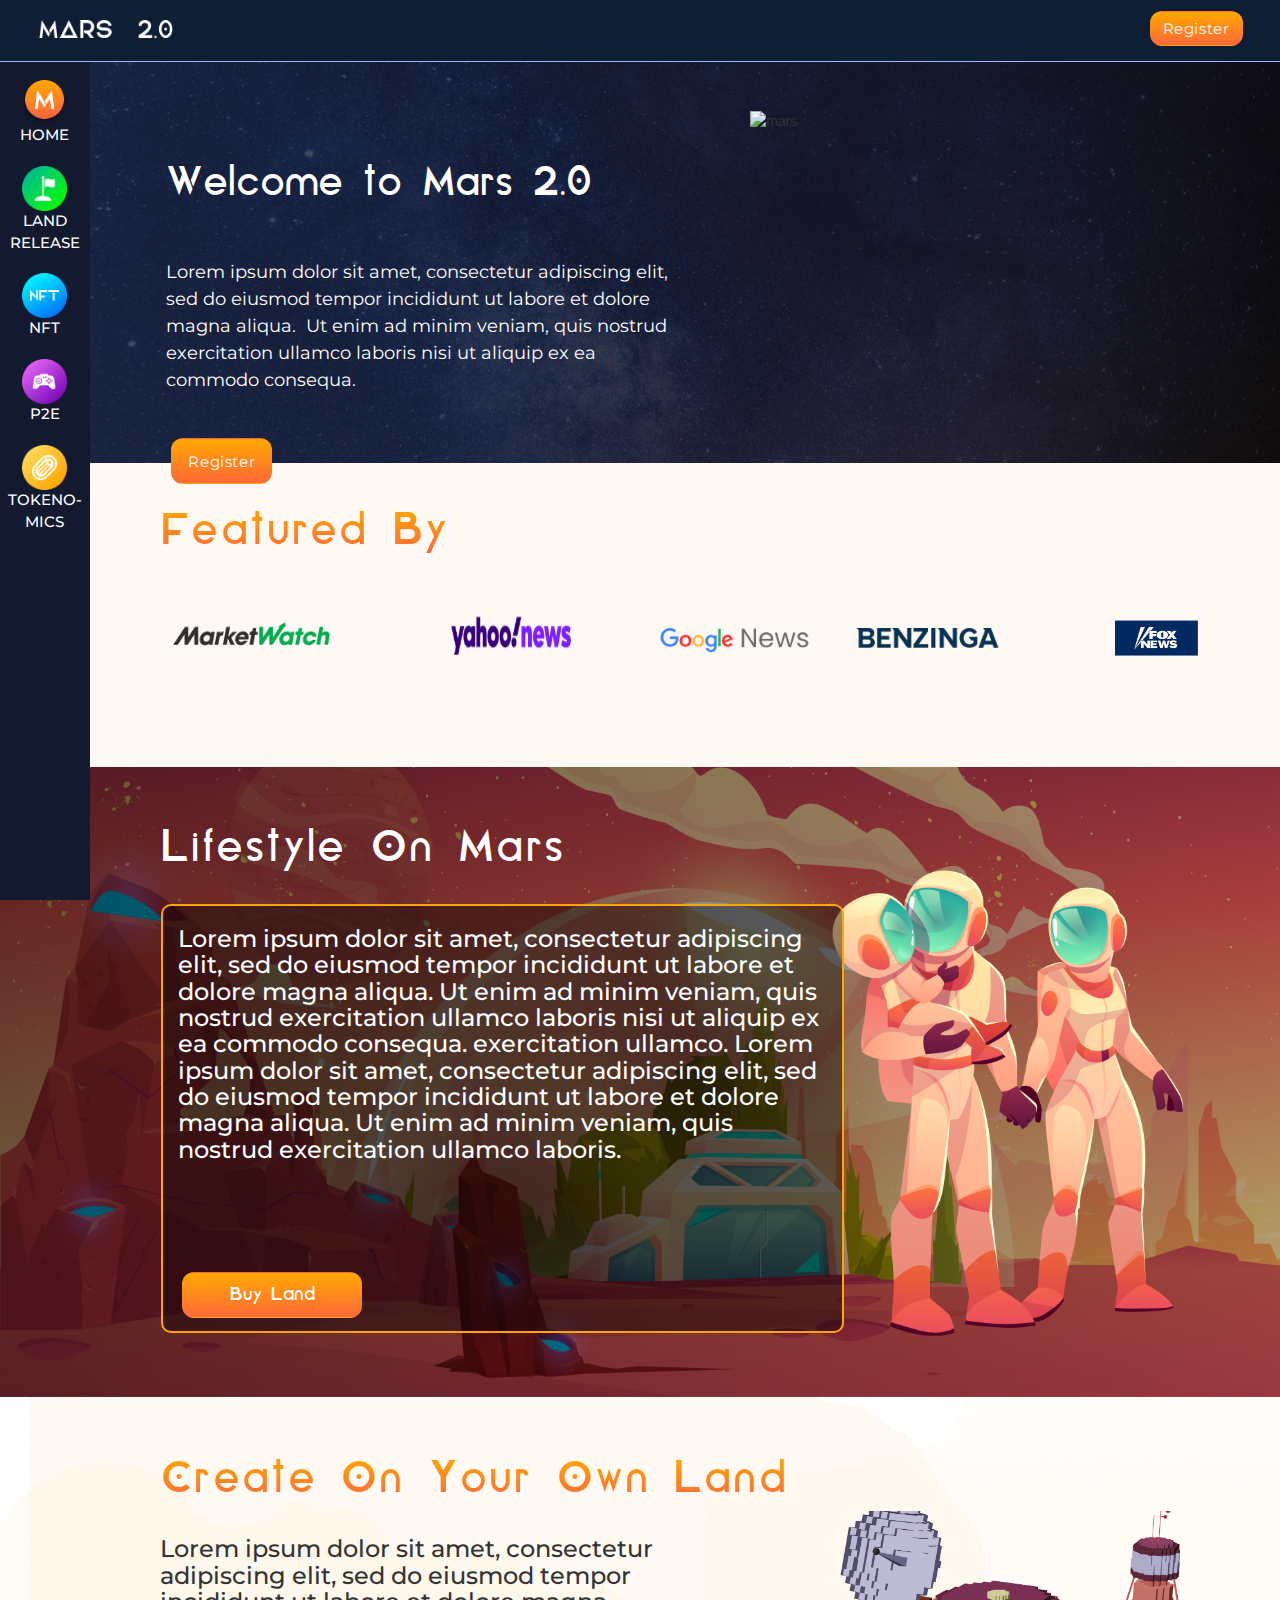
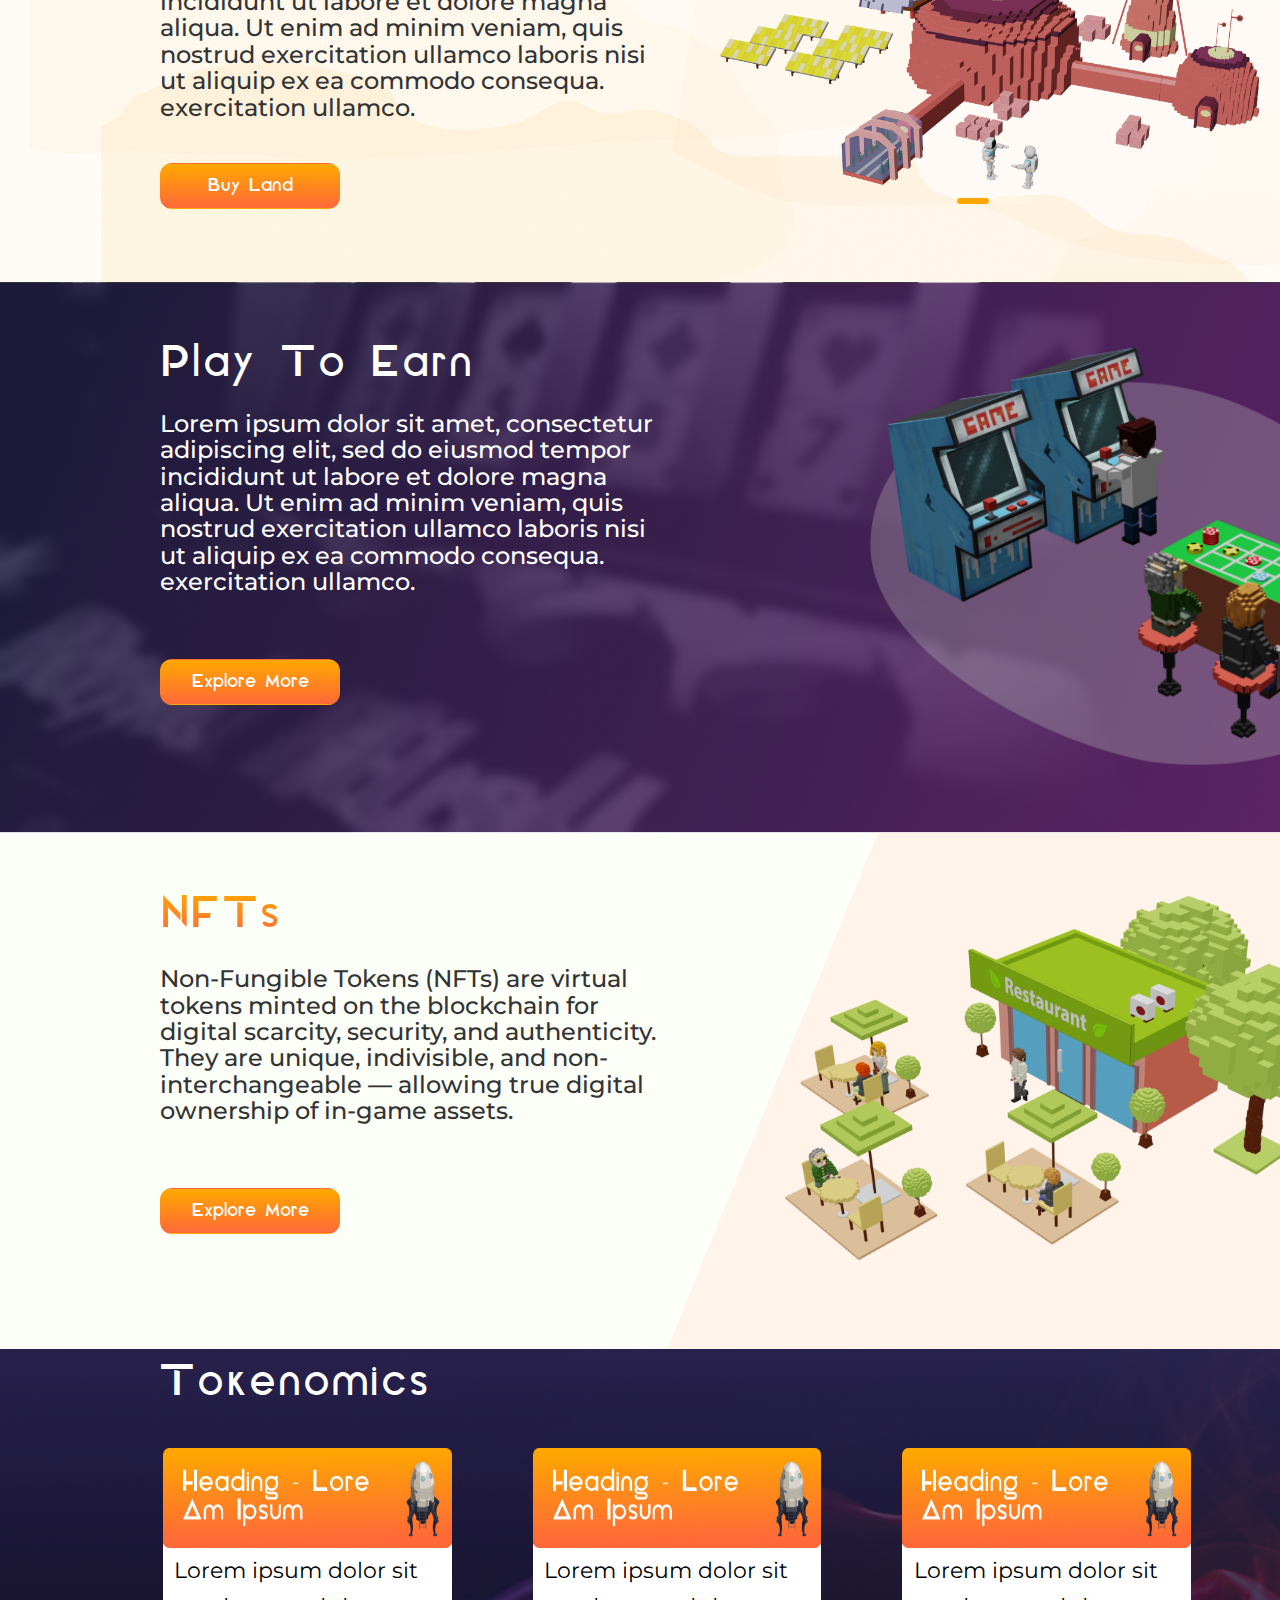
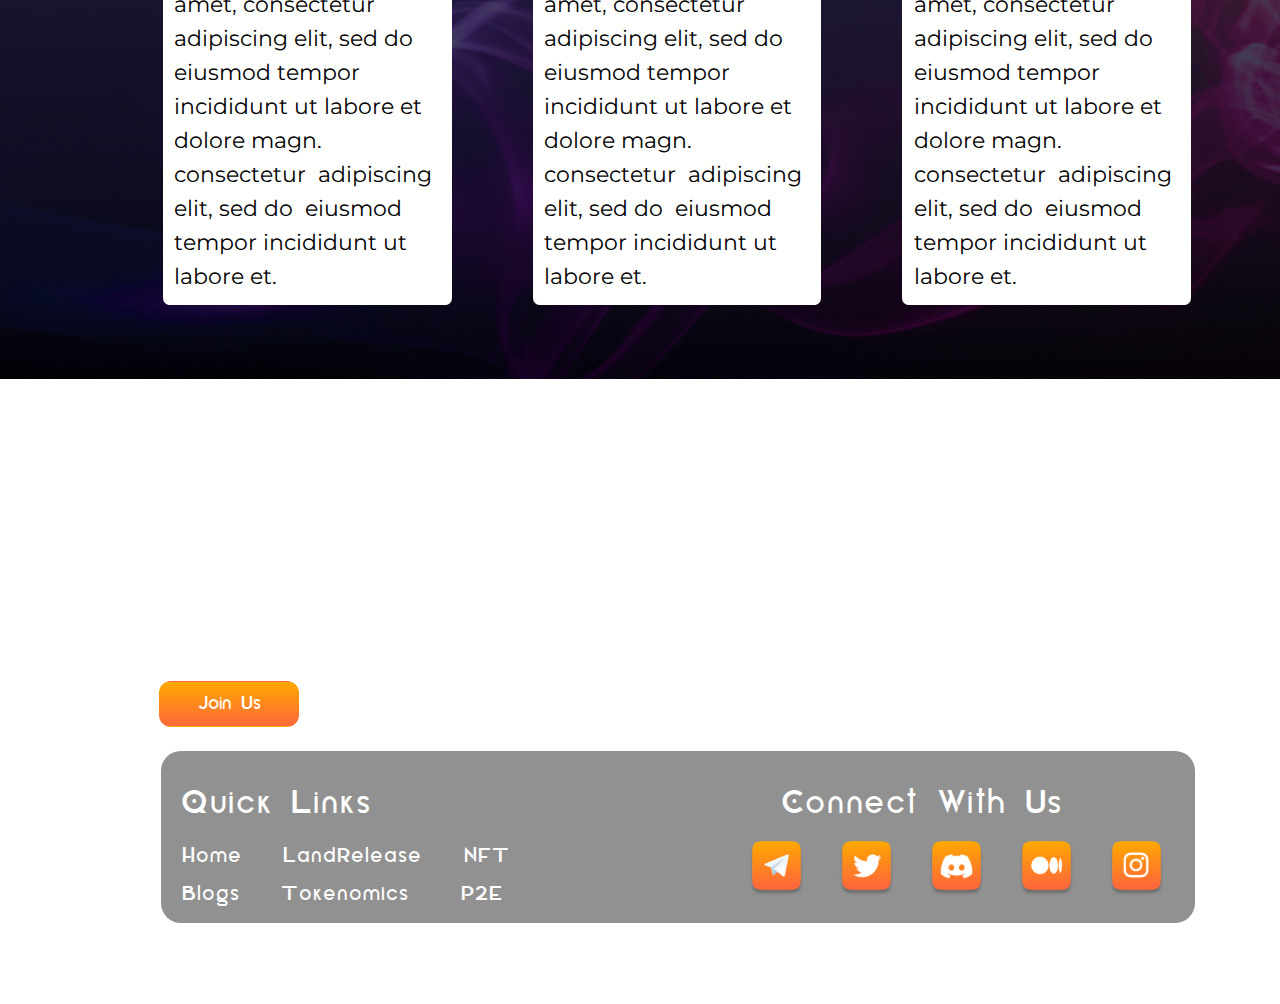
==== commit e55c1a8e: "carousel indicators" ====
--- a/index.html
+++ b/index.html
@@ -10,7 +10,7 @@
 
   <link href="https://fonts.cdnfonts.com/css/kavoon" rel="stylesheet">
     
-    <link href='https://fonts.googleapis.com/css?family=Montserrat' rel='stylesheet'>
+  <link href='https://fonts.googleapis.com/css?family=Montserrat' rel='stylesheet'>
 
 <script src="https://code.jquery.com/jquery-3.3.1.slim.min.js" integrity="sha384-q8i/X+965DzO0rT7abK41JStQIAqVgRVzpbzo5smXKp4YfRvH+8abtTE1Pi6jizo" crossorigin="anonymous"></script>
 <script src="https://cdn.jsdelivr.net/npm/popper.js@1.14.3/dist/umd/popper.min.js" integrity="sha384-ZMP7rVo3mIykV+2+9J3UJ46jBk0WLaUAdn689aCwoqbBJiSnjAK/l8WvCWPIPm49" crossorigin="anonymous"></script>
@@ -48,6 +48,7 @@
 
 <body data-spy="scroll" data-target=".navbar" data-offset="50">
 <header>
+
 	<nav id="myTopnav" class="navbar navbar-inverse navbar-fixed-top" > 		
 	  <div class="container-fluid">
 	    <div class="navbar-header">
@@ -61,7 +62,7 @@
 	  </div>
 	</nav>
 
-<nav id="myTopnav1" class="navbar navbar-inverse navbar-fixed-top" > 
+<nav id="myTopnav1" class="navbar navbar-inverse navbar-fixed-top"> 
 	  <div class="container-fluid">
 	    <div class="navbar-header">
 	      <button type="button" class="navbar-toggle" data-toggle="collapse" data-target="#myNavbar">
@@ -98,20 +99,6 @@
   TOKENO-MICS</div></a>
 </div>
 
-<!-- <ul class="navbar-nav sidenav" id="mySidenav" >
-        <li class="nav-item active">
-            <a class="nav-link text-center sidea" href="#">
-                <div class="sidediv active"><p class="text-center sidenavp"><img src="images/home.png"></p>HOME</div>
-            </a>
-        </li>
-        <li class="nav-item active">
-            <a class="nav-link text-center" href="#landrelease"><div class="sidediv"><p class="text-center sidenavp"><img src="images/land.png"></p>LAND RELEASE</div></a>
-        </li>
-        <li class="nav-item active">
-            <a class="nav-link text-center" href="#nftsec"><div class="sidediv"><p class="text-center sidenavp"><img src="images/nft.png"></p>NFT</div></a>
-        </li>
-  </ul> -->
-
 
     <section class="sec-1" id="home">
 		<div class="welcomepg">
@@ -132,14 +119,11 @@
 					</div>
 			  <!-- </div> -->
 			</div>
-			<div class="col-lg-6 col-md-6 col-sm-12" id="welcol">
-		  		<!-- <img src="images/Mars.png" id="welimg"> -->
-
-<img src="images/0002.gif" alt="mars" id="welimg">
-
+			<div class="col-lg-6 col-md-6 col-sm-12" id="welcol">		  		
+            <img src="images/0002.gif" alt="mars" id="welimg">
 		  	</div>
-		   </div>
-	       </div>	
+		  </div>
+	    </div>	
 	</section>
 
 	<section class="sec-2" id="feature">	
@@ -199,7 +183,11 @@
 		  		<img src="images/Township.png" id="sec4img">
 		 </div> -->
 
-<div id="myCarousel" class=" col-lg-6 col-md-6 col-sm-12 carousel slide sec4-imgsec1" data-ride="carousel">
+<div id="myCarousel" class="col-lg-6 col-md-6 col-sm-12 carousel slide sec4-imgsec1" data-ride="carousel">
+  <ol class="carousel-indicators">
+    <li data-target="#myCarousel" data-slide-to="0" class="active" style="color: black;"></li>
+    <li data-target="#myCarousel" data-slide-to="1"></li>
+  </ol>
     
     <!-- Wrapper for slides -->
     <div class="carousel-inner">
@@ -214,14 +202,14 @@
     </div>
 
     <!-- Left and right controls -->
-    <!-- <a class="left carousel-control" href="#myCarousel" data-slide="prev">
+    <a class="left carousel-control" href="#myCarousel" data-slide="prev">
       <span class="glyphicon glyphicon-chevron-left"></span>
       <span class="sr-only">Previous</span>
     </a>
     <a class="right carousel-control" href="#myCarousel" data-slide="next">
       <span class="glyphicon glyphicon-chevron-right"></span>
       <span class="sr-only">Next</span>
-    </a> -->
+    </a>
   </div>
 
 		<div class="col-lg-6 col-md-6 col-sm-12 sec4-content">
@@ -237,11 +225,7 @@
 
 <!-- <div class="col-lg-6 col-md-6 col-sm-12"> -->
  <div id="myCarousel" class=" col-lg-6 col-md-6 col-sm-12 carousel slide sec4-imgsec" data-ride="carousel">
-    <!-- Indicators -->
-    <!-- <ol class="carousel-indicators">
-      <li data-target="#myCarousel" data-slide-to="0" class="active"></li>
-      <li data-target="#myCarousel" data-slide-to="1"></li>
-    </ol> -->
+    
 
     <!-- Wrapper for slides -->
     <div class="carousel-inner">
@@ -254,6 +238,12 @@
       </div>
     
     </div>
+
+    <!-- Indicators -->
+    <ol class="carousel-indicators">
+      <li data-target="#myCarousel" data-slide-to="0" class="active indicator"></li>
+      <li data-target="#myCarousel" data-slide-to="1" class="indicator"></li>
+    </ol>
 
     <!-- Left and right controls -->
     <!-- <a class="left carousel-control" href="#myCarousel" data-slide="prev">
@@ -436,17 +426,6 @@
 	<script>
 	window.onscroll = function() {myFunction()};
 
-	 // $(document).ready(function () {
-  
-  //           $('ul.navbar-nav > li')
-  //                   .click(function (e) {
-  //               $('ul.navbar-nav > li')
-  //                   .removeClass('active');
-  //               $(this).addClass('active');
-  //           });
-  //       });
- 
-
 	var navbar = document.getElementById("myTopnav1");
 	var sticky = navbar.offsetTop;
 
@@ -459,12 +438,6 @@
 	}
 
 
-	// function alfun() {
-	// 	document.getElementById("sec-1").style.padding-top = 0%;
-	// 	// alert(1);
-	// }
-
-
 	function btn_clickcopy() {
 	  /* Get the text field */
 	  var copyText = document.getElementById("myInput");
--- a/css/custom.css
+++ b/css/custom.css
@@ -39,7 +39,28 @@
 	  position: initial !important;
 }
 
-
+.carousel-indicators {
+	position: relative;
+	height: 1px !important;
+	/*background-color: orange;*/
+}
+
+.carousel-indicators li {
+    border-radius: 25px !important;
+    height: 0.3px !important;
+    width: 10%;
+    background-color: #FFF5E3;
+    border-color: #FFF5E3;
+    padding: 3px;
+}
+
+.carousel-indicators .active {
+	height: 0.3px !important;
+    border-radius: 25px !important;
+    width: 10%;
+    background-color: orange;
+    
+}
  
 
 
